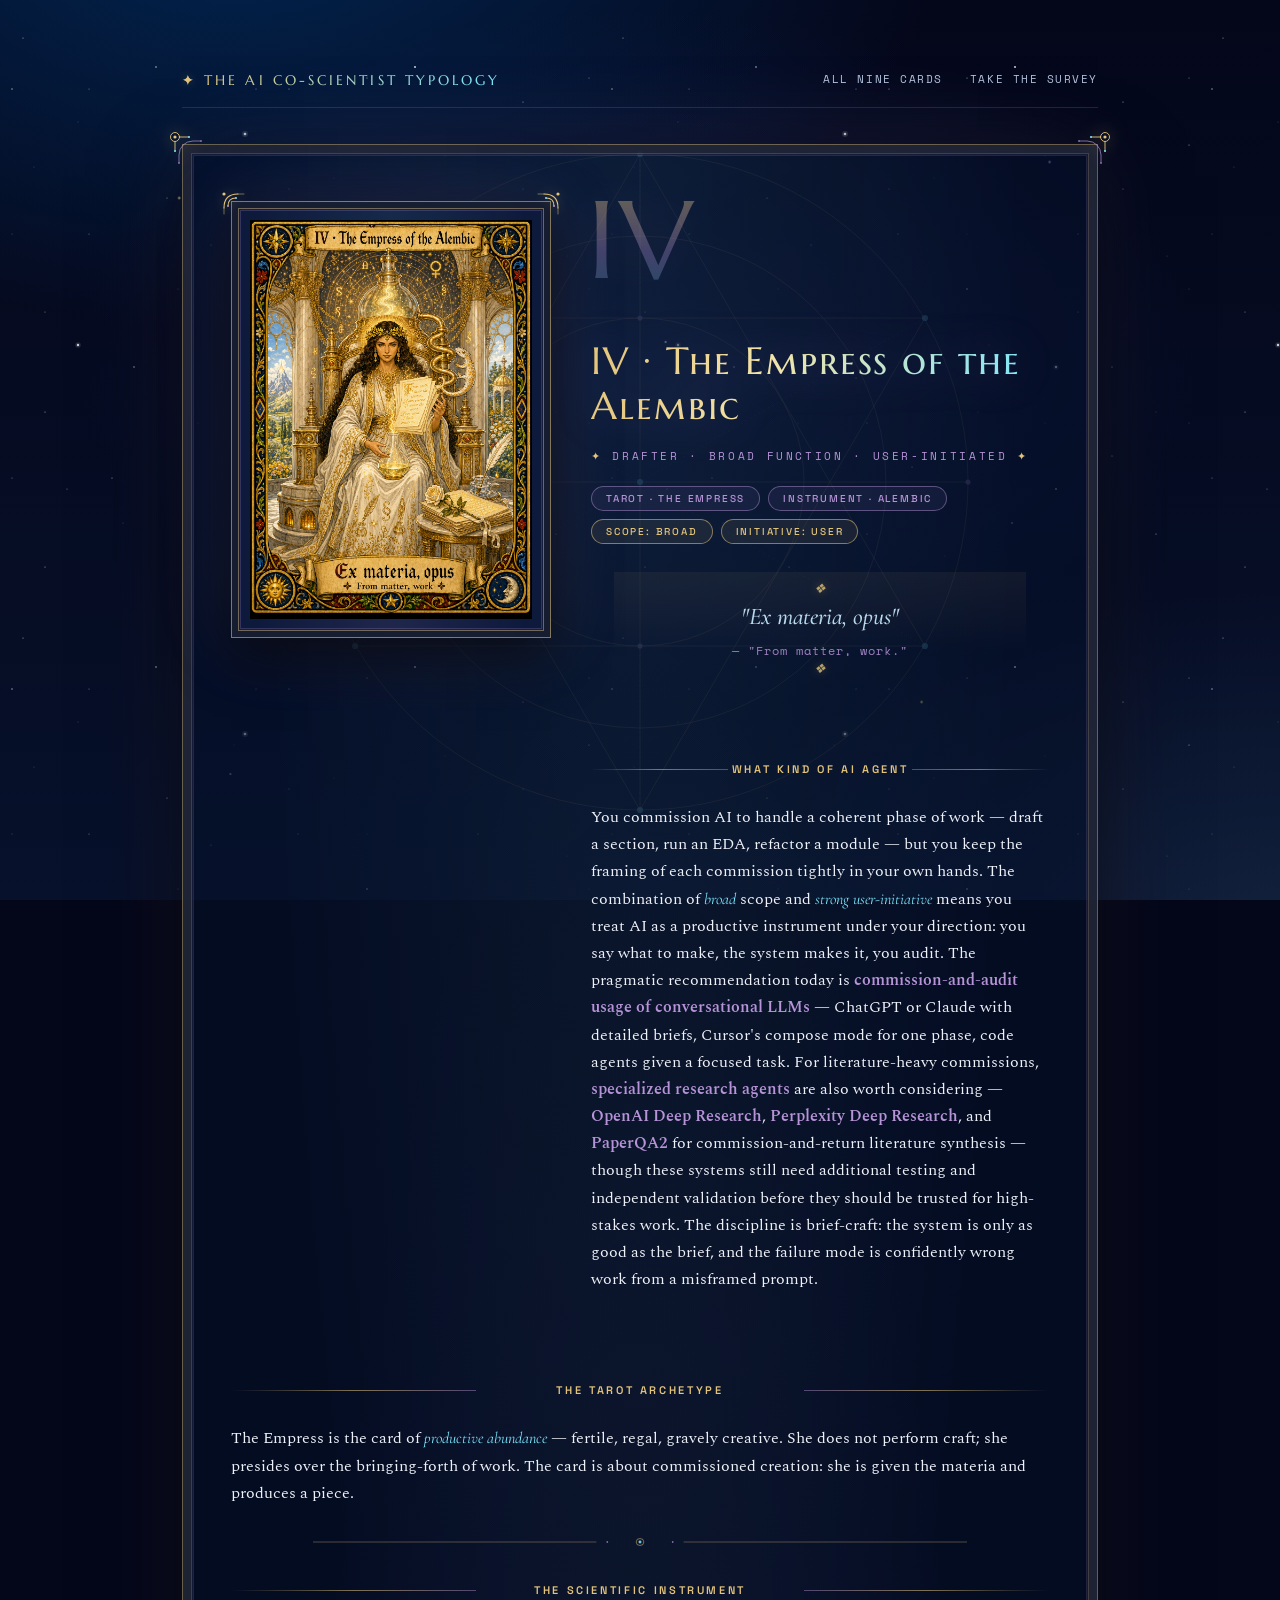
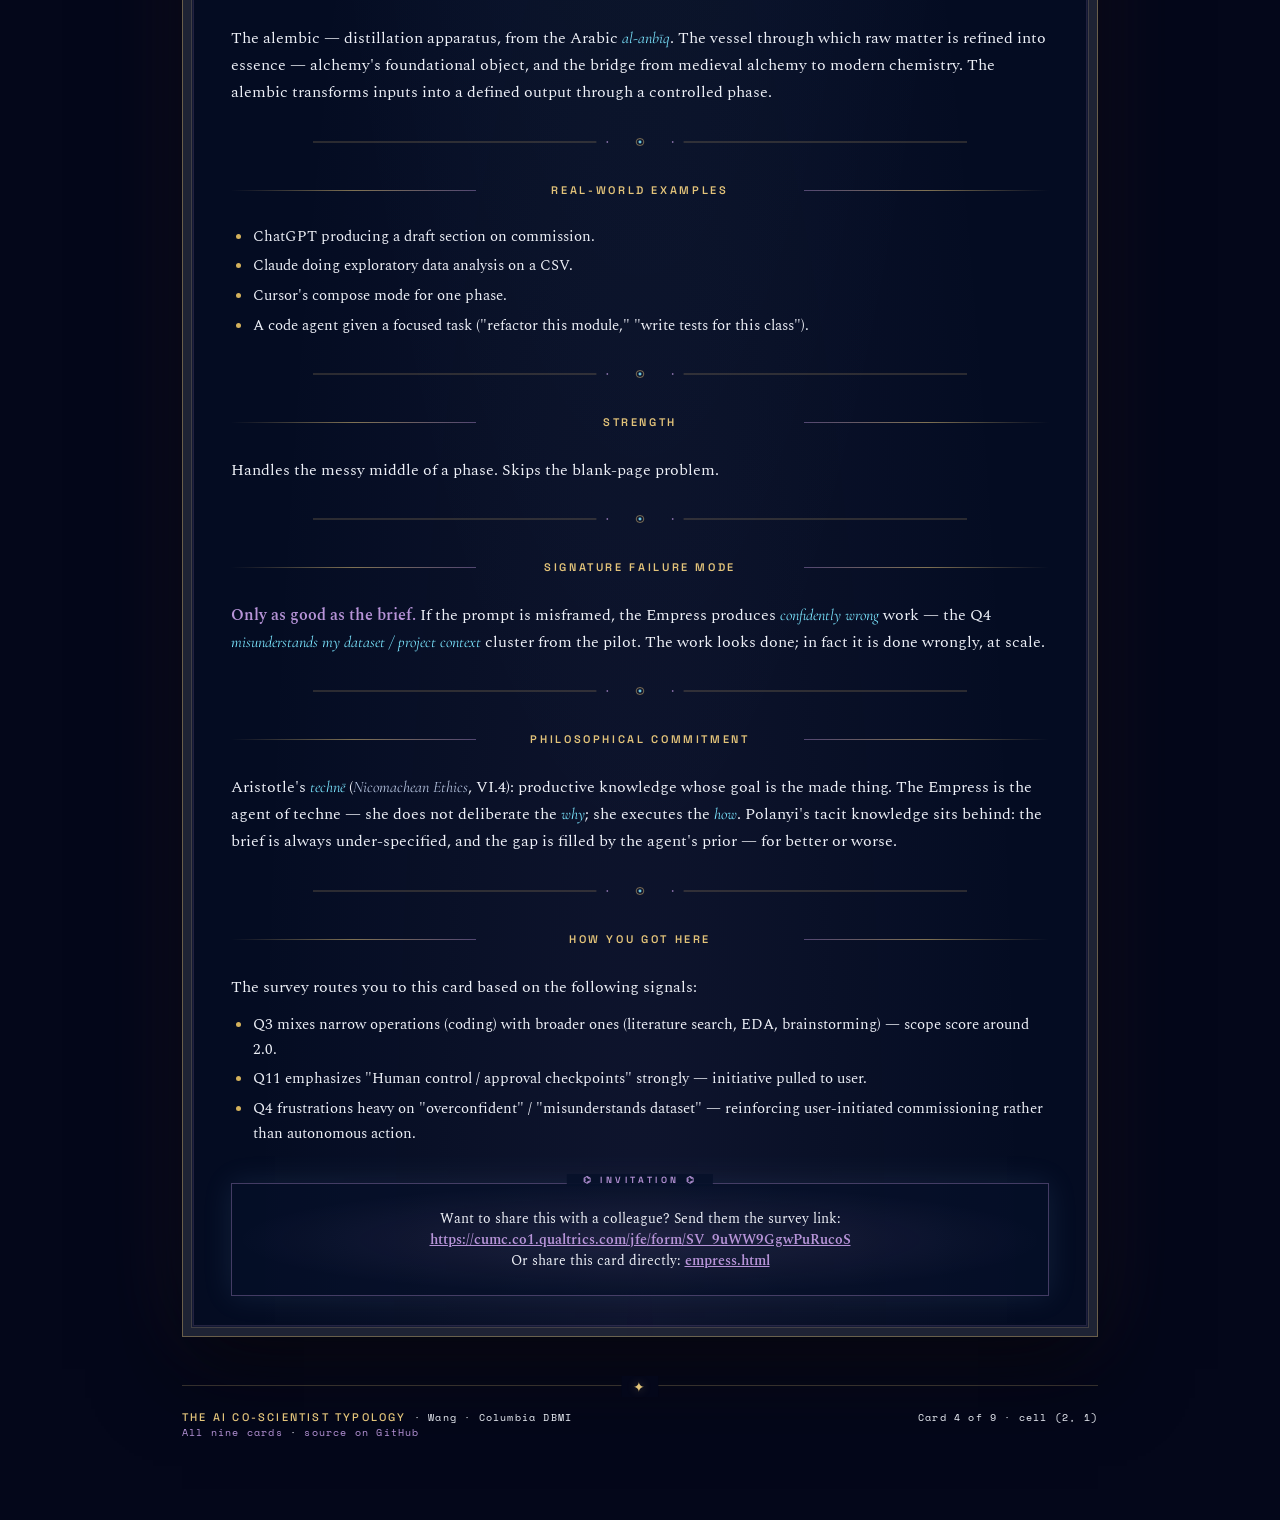
==== empress.html @ 836cd9a1 "new mystic style" ====
<!doctype html>
<html lang="en">
<head>
<meta charset="utf-8" />
<title>The Empress of the Alembic — The AI Co-Scientist Typology</title>
<meta name="description" content="You commission AI to handle a coherent phase of work — draft a section, run an EDA, refactor a module — but you keep the framing of each commission tightly in your own hands. The combination of broad " />
<meta property="og:title" content="The Empress of the Alembic — your AI co-scientist type" />
<meta property="og:description" content="You commission AI to handle a coherent phase of work — draft a section, run an EDA, refactor a module — but you keep the framing of each commission tightly in your own hands. The combination of broad " />
<meta property="og:image" content="cards/card_04_empress.png" />
<meta property="og:type" content="article" />
<link rel="stylesheet" href="styles.css" />
<link rel="stylesheet" href="styles-holographic.css" />
</head>
<body>
<div class="container">
  <nav class="topnav">
    <span class="brand">The AI Co-Scientist Typology</span>
    <span class="links">
      <a href="index.html">all nine cards</a>
      <a href="https://cumc.co1.qualtrics.com/jfe/form/SV_9uWW9GgwPuRucoS">take the survey</a>
    </span>
  </nav>

  <article>
    <div class="card-page-header">
      <div class="card-image"><img src="cards/card_04_empress.png" alt="The Empress of the Alembic" /></div>
      <div class="card-meta">
        <div class="arcanum-numeral" aria-hidden="true">IV</div>
        <h1>IV · The Empress of the Alembic</h1>
        <div class="role">Drafter · broad function · user-initiated</div>
        <div class="badge-row">
          <span class="badge">Tarot · The Empress</span>
          <span class="badge">Instrument · Alembic</span>
          <span class="badge gold">Scope: broad</span>
          <span class="badge gold">Initiative: user</span>
          
        </div>
        <div class="motto">"Ex materia, opus" <span class="gloss">— "From matter, work."</span></div>
        <div class="section">
          <h3>What kind of AI agent</h3>
          <p>You commission AI to handle a coherent phase of work — draft a section, run an EDA, refactor a module — but you keep the framing of each commission tightly in your own hands. The combination of <em>broad</em> scope and <em>strong user-initiative</em> means you treat AI as a productive instrument under your direction: you say what to make, the system makes it, you audit. The pragmatic recommendation today is <strong>commission-and-audit usage of conversational LLMs</strong> — ChatGPT or Claude with detailed briefs, Cursor's compose mode for one phase, code agents given a focused task. For literature-heavy commissions, <strong>specialized research agents</strong> are also worth considering — <strong>OpenAI Deep Research</strong>, <strong>Perplexity Deep Research</strong>, and <strong>PaperQA2</strong> for commission-and-return literature synthesis — though these systems still need additional testing and independent validation before they should be trusted for high-stakes work. The discipline is brief-craft: the system is only as good as the brief, and the failure mode is confidently wrong work from a misframed prompt.</p>
        </div>
      </div>
    </div>

    <div class="section">
      <h3>The Tarot archetype</h3>
      <p>The Empress is the card of <em>productive abundance</em> — fertile, regal, gravely creative. She does not perform craft; she presides over the bringing-forth of work. The card is about commissioned creation: she is given the materia and produces a piece.</p>
    </div>

    <div class="section">
      <h3>The scientific instrument</h3>
      <p>The alembic — distillation apparatus, from the Arabic <em>al-anbīq</em>. The vessel through which raw matter is refined into essence — alchemy's foundational object, and the bridge from medieval alchemy to modern chemistry. The alembic transforms inputs into a defined output through a controlled phase.</p>
    </div>

    <div class="section">
      <h3>Real-world examples</h3>
      <ul><li>ChatGPT producing a draft section on commission.</li><li>Claude doing exploratory data analysis on a CSV.</li><li>Cursor's compose mode for one phase.</li><li>A code agent given a focused task ("refactor this module," "write tests for this class").</li></ul>
    </div>

    <div class="section">
      <h3>Strength</h3>
      <p>Handles the messy middle of a phase. Skips the blank-page problem.</p>
    </div>

    <div class="section">
      <h3>Signature failure mode</h3>
      <p><strong>Only as good as the brief.</strong> If the prompt is misframed, the Empress produces <em>confidently wrong</em> work — the Q4 <em>misunderstands my dataset / project context</em> cluster from the pilot. The work looks done; in fact it is done wrongly, at scale.</p>
    </div>

    <div class="section">
      <h3>Philosophical commitment</h3>
      <p>Aristotle's <em>technē</em> (<cite>Nicomachean Ethics</cite>, VI.4): productive knowledge whose goal is the made thing. The Empress is the agent of techne — she does not deliberate the <em>why</em>; she executes the <em>how</em>. Polanyi's tacit knowledge sits behind: the brief is always under-specified, and the gap is filled by the agent's prior — for better or worse.</p>
    </div>

    <div class="section">
      <h3>How you got here</h3>
      <p>The survey routes you to this card based on the following signals:</p>
      <ul><li>Q3 mixes narrow operations (coding) with broader ones (literature search, EDA, brainstorming) — scope score around 2.0.</li><li>Q11 emphasizes "Human control / approval checkpoints" strongly — initiative pulled to user.</li><li>Q4 frustrations heavy on "overconfident" / "misunderstands dataset" — reinforcing user-initiated commissioning rather than autonomous action.</li></ul>
    </div>

    <div class="cta">
      Want to share this with a colleague? Send them the survey link:
      <a href="https://cumc.co1.qualtrics.com/jfe/form/SV_9uWW9GgwPuRucoS">https://cumc.co1.qualtrics.com/jfe/form/SV_9uWW9GgwPuRucoS</a><br/>
      Or share this card directly: <a href="empress.html">empress.html</a>
    </div>
  </article>

  <footer class="page-footer">
    <div class="col-row">
      <div>
        <strong>The AI Co-Scientist Typology</strong> · Wang · Columbia DBMI<br/>
        <a href="index.html">All nine cards</a> · <a href="https://github.com/WillKeWang/emblema">source on GitHub</a>
      </div>
      <div style="text-align: right;">
        Card 4 of 9 · cell (2, 1)
      </div>
    </div>
  </footer>
</div>
</body>
</html>
---- styles.css ----
@import url('https://fonts.googleapis.com/css2?family=Cinzel:wght@400;500;600&family=Cormorant+Garamond:ital,wght@0,400;0,500;0,600;1,400;1,500;1,600&family=Crimson+Pro:ital,wght@0,400;0,500;1,400&display=swap');

:root {
  --bg-deep: #04071a;
  --bg: #07112b;
  --bg-card: #0e1a3c;
  --bg-elev: #142253;
  --columbia-blue: #75B0DD;     /* Columbia accent */
  --columbia-light: #B9D9EB;    /* Columbia light */
  --columbia-royal: #003E7E;    /* Columbia royal */
  --rule: rgba(117, 176, 221, 0.18);
  --rule-strong: rgba(117, 176, 221, 0.38);
  --text: #eef1f8;
  --text-soft: #b4c2dd;
  --text-fine: #7184a8;
  --gold: #d4b25c;
  --gold-soft: #8a6f2c;
  --vermillion: #e4654d;
}

* { box-sizing: border-box; }

html, body {
  margin: 0; padding: 0;
  color: var(--text);
  font-family: 'Crimson Pro', Georgia, 'Times New Roman', serif;
  -webkit-font-smoothing: antialiased;
  background: var(--bg-deep);
  min-height: 100vh;
}

body {
  position: relative;
  background:
    radial-gradient(ellipse 1200px 700px at 18% -10%, rgba(0, 62, 126, 0.55), transparent 60%),
    radial-gradient(ellipse 1000px 600px at 100% 105%, rgba(117, 176, 221, 0.10), transparent 60%),
    radial-gradient(ellipse 800px 500px at 50% 40%, rgba(20, 34, 83, 0.55), transparent 70%),
    linear-gradient(180deg, var(--bg-deep) 0%, var(--bg) 100%);
  background-attachment: fixed;
}

/* starfield — tiled SVG, dense small stars + a few brighter ones with glow */
body::before {
  content: '';
  position: fixed;
  inset: 0;
  z-index: 0;
  pointer-events: none;
  opacity: 0.85;
  background-image: url("data:image/svg+xml;utf8,<svg xmlns='http://www.w3.org/2000/svg' width='600' height='600' viewBox='0 0 600 600'><g fill='white'><circle cx='23' cy='38' r='0.6' opacity='0.7'/><circle cx='78' cy='122' r='0.4' opacity='0.5'/><circle cx='156' cy='67' r='0.8' opacity='0.85'/><circle cx='211' cy='245' r='0.5' opacity='0.65'/><circle cx='289' cy='89' r='0.6' opacity='0.7'/><circle cx='334' cy='178' r='0.4' opacity='0.5'/><circle cx='415' cy='67' r='1' opacity='0.95'/><circle cx='478' cy='234' r='0.5' opacity='0.6'/><circle cx='523' cy='102' r='0.6' opacity='0.7'/><circle cx='567' cy='256' r='0.4' opacity='0.5'/><circle cx='45' cy='312' r='0.5' opacity='0.65'/><circle cx='134' cy='367' r='0.7' opacity='0.8'/><circle cx='198' cy='423' r='0.4' opacity='0.55'/><circle cx='256' cy='378' r='0.5' opacity='0.65'/><circle cx='312' cy='467' r='0.6' opacity='0.7'/><circle cx='378' cy='412' r='0.4' opacity='0.5'/><circle cx='456' cy='489' r='0.8' opacity='0.85'/><circle cx='512' cy='367' r='0.5' opacity='0.65'/><circle cx='67' cy='489' r='0.5' opacity='0.6'/><circle cx='123' cy='523' r='0.4' opacity='0.5'/><circle cx='189' cy='567' r='0.6' opacity='0.7'/><circle cx='267' cy='534' r='0.5' opacity='0.65'/><circle cx='345' cy='556' r='0.4' opacity='0.5'/><circle cx='412' cy='523' r='0.7' opacity='0.8'/><circle cx='489' cy='567' r='0.5' opacity='0.65'/><circle cx='556' cy='534' r='0.6' opacity='0.7'/><circle cx='34' cy='167' r='0.4' opacity='0.5'/><circle cx='89' cy='234' r='0.5' opacity='0.6'/><circle cx='167' cy='198' r='0.6' opacity='0.7'/><circle cx='234' cy='145' r='0.4' opacity='0.5'/><circle cx='298' cy='234' r='0.5' opacity='0.65'/><circle cx='367' cy='289' r='0.7' opacity='0.8'/><circle cx='445' cy='156' r='0.4' opacity='0.5'/><circle cx='523' cy='189' r='0.5' opacity='0.6'/><circle cx='589' cy='145' r='0.6' opacity='0.7'/><circle cx='12' cy='234' r='0.4' opacity='0.55'/><circle cx='12' cy='478' r='0.5' opacity='0.6'/><circle cx='589' cy='423' r='0.4' opacity='0.5'/><circle cx='589' cy='78' r='0.5' opacity='0.65'/><circle cx='12' cy='89' r='0.7' opacity='0.8'/><circle cx='112' cy='478' r='0.6' opacity='0.7'/><circle cx='256' cy='89' r='0.5' opacity='0.65'/><circle cx='389' cy='345' r='0.4' opacity='0.55'/><circle cx='478' cy='312' r='0.5' opacity='0.6'/><circle cx='556' cy='412' r='0.4' opacity='0.5'/><circle cx='45' cy='412' r='0.6' opacity='0.7'/><circle cx='89' cy='89' r='0.5' opacity='0.6'/><circle cx='178' cy='289' r='0.4' opacity='0.55'/><circle cx='289' cy='189' r='0.5' opacity='0.6'/><circle cx='367' cy='78' r='0.6' opacity='0.7'/><circle cx='445' cy='423' r='0.4' opacity='0.5'/><circle cx='512' cy='456' r='0.5' opacity='0.65'/><circle cx='589' cy='289' r='0.4' opacity='0.5'/><circle cx='45' cy='567' r='0.6' opacity='0.7'/><circle cx='267' cy='423' r='0.5' opacity='0.65'/><circle cx='367' cy='234' r='0.4' opacity='0.5'/></g><g fill='white'><circle cx='245' cy='134' r='1.3' opacity='0.95'/><circle cx='245' cy='134' r='3' opacity='0.15'/><circle cx='456' cy='367' r='1.1' opacity='0.92'/><circle cx='456' cy='367' r='2.6' opacity='0.13'/><circle cx='78' cy='345' r='1.2' opacity='0.94'/><circle cx='78' cy='345' r='2.8' opacity='0.14'/></g></svg>");
  background-repeat: repeat;
  background-size: 600px 600px;
}

.container {
  position: relative;
  z-index: 1;
  max-width: 980px;
  margin: 0 auto;
  padding: 48px 32px 80px;
}

a {
  color: var(--columbia-blue);
  transition: color 0.15s;
}
a:hover { color: var(--columbia-light); }

.topnav {
  display: flex; justify-content: space-between; align-items: center;
  border-bottom: 1px solid var(--rule);
  padding-bottom: 18px; margin-bottom: 36px;
  font-size: 12px;
  color: var(--text-soft);
}
.topnav .brand {
  font-family: 'Cinzel', serif;
  font-style: normal;
  letter-spacing: 0.18em;
  font-weight: 500;
  font-size: 13px;
  color: var(--columbia-light);
  text-transform: uppercase;
}
.topnav .links a {
  margin-left: 24px;
  text-decoration: none;
  color: var(--text-soft);
  letter-spacing: 0.10em;
  font-family: 'Cinzel', serif;
  font-size: 11px;
  text-transform: uppercase;
}
.topnav .links a:hover { color: var(--columbia-light); }

h1, h2, h3 { font-weight: 400; }
h1 {
  font-family: 'Cinzel', serif;
  font-size: 40px;
  font-weight: 500;
  letter-spacing: 0.04em;
  margin: 0 0 14px 0;
  line-height: 1.18;
  color: var(--columbia-light);
  text-shadow: 0 0 40px rgba(117, 176, 221, 0.28);
}
h2 {
  font-family: 'Cormorant Garamond', Georgia, serif;
  font-size: 26px;
  font-style: italic;
  font-weight: 500;
  margin: 0 0 10px 0;
  color: var(--columbia-light);
}
h3 {
  font-family: 'Cinzel', serif;
  font-size: 12px;
  letter-spacing: 0.22em;
  text-transform: uppercase;
  color: var(--gold);
  margin: 0 0 12px 0;
  font-weight: 500;
}

p {
  line-height: 1.7;
  font-size: 16px;
  margin: 0 0 12px 0;
  color: var(--text);
}
ul { margin: 0 0 14px 0; padding-left: 22px; }
li { line-height: 1.65; font-size: 15px; margin-bottom: 5px; color: var(--text); }
li::marker { color: var(--gold); }
cite { color: var(--text-soft); font-style: italic; }
em { color: var(--columbia-light); font-style: italic; }
strong { color: var(--columbia-light); font-weight: 600; }

.index-intro {
  color: var(--text-soft);
  font-size: 16px;
  font-style: italic;
  margin: 0 0 28px 0;
  font-family: 'Cormorant Garamond', serif;
  letter-spacing: 0.02em;
}

/* the 9-card grid */
.grid-table { border-collapse: separate; border-spacing: 0; width: 100%; }
.grid-table td { padding: 0; }
.grid-table .col-head {
  text-align: center;
  font-family: 'Cinzel', serif;
  font-size: 10px;
  letter-spacing: 0.24em;
  text-transform: uppercase;
  color: var(--gold);
  padding: 0 6px 12px 6px;
  font-weight: 500;
}
.grid-table .row-head {
  text-align: right;
  font-family: 'Cinzel', serif;
  font-size: 10px;
  letter-spacing: 0.24em;
  text-transform: uppercase;
  color: var(--gold);
  padding: 0 14px 0 0;
  font-weight: 500;
  width: 90px;
}

.grid-cell {
  display: block; width: 100%; aspect-ratio: 2 / 3;
  border: 1px solid var(--rule-strong);
  background: var(--bg-card);
  margin: 5px;
  position: relative;
  overflow: hidden;
  text-decoration: none;
  color: var(--text);
  transition: transform 0.25s ease, border-color 0.2s, box-shadow 0.25s;
  box-shadow: 0 2px 10px rgba(0, 0, 0, 0.45);
}
.grid-cell::after {
  content: '';
  position: absolute; inset: 0;
  background: linear-gradient(180deg, rgba(117, 176, 221, 0.04) 0%, transparent 40%, transparent 55%, rgba(4, 7, 26, 0.55) 100%);
  pointer-events: none;
}
.grid-cell:hover {
  transform: translateY(-4px);
  border-color: var(--columbia-blue);
  box-shadow:
    0 14px 36px rgba(0, 0, 0, 0.6),
    0 0 0 1px rgba(117, 176, 221, 0.4),
    0 0 28px rgba(117, 176, 221, 0.28);
}
.grid-cell img { width: 100%; height: 100%; object-fit: cover; display: block; opacity: 0.94; transition: opacity 0.2s; }
.grid-cell:hover img { opacity: 1; }
.grid-cell .label {
  position: absolute; bottom: 0; left: 0; right: 0;
  background: linear-gradient(180deg, rgba(7, 17, 43, 0) 0%, rgba(4, 7, 26, 0.92) 55%);
  color: var(--columbia-light);
  padding: 18px 10px 10px;
  font-family: 'Cormorant Garamond', serif;
  font-size: 12px;
  line-height: 1.3;
  text-align: center;
  z-index: 1;
}
.grid-cell .label .role {
  font-family: 'Cinzel', serif;
  font-size: 9px;
  letter-spacing: 0.18em;
  color: var(--gold);
  text-transform: uppercase;
  display: block;
  margin-bottom: 3px;
  font-weight: 500;
}
/* the two-axis definition table */
.matrix {
  width: 100%;
  border-collapse: collapse;
  font-size: 14px;
  margin: 16px 0 24px;
  background: rgba(7, 17, 43, 0.6);
}
.matrix th, .matrix td {
  border: 1px solid var(--rule);
  padding: 12px 14px;
  vertical-align: top;
  text-align: left;
  color: var(--text);
}
.matrix th {
  background: rgba(117, 176, 221, 0.06);
  color: var(--columbia-light);
  font-family: 'Cinzel', serif;
  font-size: 11px;
  letter-spacing: 0.18em;
  text-transform: uppercase;
  font-weight: 500;
  font-style: normal;
}

/* card detail pages */
.card-page-header {
  display: grid; grid-template-columns: 320px 1fr; gap: 40px;
  margin-bottom: 32px; align-items: start;
}
@media (max-width: 720px) {
  .card-page-header { grid-template-columns: 1fr; }
  .card-image { max-width: 320px; margin: 0 auto 24px; }
}
.card-image {
  border: 1px solid var(--rule-strong);
  background: var(--bg-card);
  padding: 10px;
  box-shadow:
    0 0 0 1px rgba(117, 176, 221, 0.10),
    0 14px 40px rgba(0, 0, 0, 0.6),
    0 0 36px rgba(117, 176, 221, 0.18);
}
.card-image img { width: 100%; display: block; }
.card-meta .role {
  font-family: 'Cinzel', serif;
  font-size: 12px;
  color: var(--gold);
  letter-spacing: 0.18em;
  text-transform: uppercase;
  margin-bottom: 18px;
}
.badge-row { display: flex; flex-wrap: wrap; gap: 8px; margin-bottom: 18px; }
.badge {
  font-family: 'Cinzel', serif;
  font-size: 10px;
  letter-spacing: 0.12em;
  text-transform: uppercase;
  padding: 4px 12px;
  border: 1px solid var(--rule-strong);
  color: var(--columbia-light);
  background: rgba(117, 176, 221, 0.06);
  font-weight: 500;
}
.badge.warn {
  background: rgba(228, 101, 77, 0.12);
  border-color: rgba(228, 101, 77, 0.55);
  color: var(--vermillion);
}
.badge.gold {
  background: rgba(212, 178, 92, 0.12);
  border-color: rgba(212, 178, 92, 0.5);
  color: var(--gold);
}

.motto {
  font-family: 'Cormorant Garamond', serif;
  font-style: italic;
  font-size: 20px;
  border-left: 2px solid var(--gold);
  padding: 8px 16px;
  margin: 16px 0;
  color: var(--columbia-light);
}
.motto .gloss {
  font-style: normal;
  color: var(--text-fine);
  font-size: 13px;
  font-family: 'Crimson Pro', serif;
}

.section { margin: 30px 0 10px 0; }

.quote {
  font-family: 'Cormorant Garamond', serif;
  font-style: italic;
  color: var(--text-soft);
  border-left: 2px solid var(--vermillion);
  padding-left: 14px;
  margin: 10px 0;
  display: block;
}

hr {
  border: none;
  border-top: 1px solid var(--rule);
  margin: 32px 0;
}

.cta {
  background: linear-gradient(135deg, rgba(0, 62, 126, 0.38), rgba(117, 176, 221, 0.06));
  border: 1px solid var(--rule-strong);
  padding: 18px 20px;
  margin-top: 32px;
  font-size: 14.5px;
  color: var(--text);
  box-shadow: 0 0 28px rgba(117, 176, 221, 0.12);
}
.cta a {
  color: var(--columbia-light);
  font-weight: 600;
}

footer.page-footer {
  margin-top: 56px;
  padding-top: 20px;
  border-top: 1px solid var(--rule);
  font-size: 12px;
  color: var(--text-fine);
  letter-spacing: 0.03em;
}
footer.page-footer .col-row {
  display: flex; justify-content: space-between; gap: 20px; flex-wrap: wrap;
}
footer.page-footer a { color: var(--text-soft); text-decoration: none; }
footer.page-footer a:hover { color: var(--columbia-light); text-decoration: underline; }
footer.page-footer strong {
  color: var(--columbia-light);
  font-family: 'Cinzel', serif;
  font-size: 11px;
  letter-spacing: 0.16em;
  text-transform: uppercase;
  font-weight: 500;
}

/* an ornamental rule for landing-page hero */
.ornament {
  display: flex; align-items: center; gap: 14px;
  margin: 4px 0 18px;
  color: var(--gold);
  font-family: 'Cinzel', serif;
  font-size: 10px;
  letter-spacing: 0.35em;
  text-transform: uppercase;
}
.ornament::before, .ornament::after {
  content: '';
  flex: 1;
  height: 1px;
  background: linear-gradient(90deg, transparent, var(--rule-strong), transparent);
}
---- styles-holographic.css ----
/* ========================================================================
   styles-holographic.css  —  holographic occult, v2
   Additive layer over styles.css. Story: "the tarot reading rendered as
   a holographic oracle — sacred geometry fused with circuit traces."

   v2 pushes the story harder:
   - sacred geometry background motif (hexagram + node circuit)
   - Roman numeral display behind the h1 (tarot card position marker)
   - full tarot-card envelope framing the article (not just the image)
   - holographic gradient extended to h1 / brand
   - fused glyph ornaments (hermetic + circuit) at corners + between sections
   - ornate section dividers between every <div class="section">
   - pulsing star nodes + hermetic corner watermarks (kept from v1)
   ======================================================================== */

@import url('https://fonts.googleapis.com/css2?family=Marcellus+SC&family=Cormorant+Garamond:ital,wght@0,400;0,500;1,400&family=Space+Grotesk:wght@400;500;600&family=Space+Mono:ital,wght@0,400;1,400&family=Spectral:ital,wght@0,300;0,400;0,500;1,300;1,400&display=swap');

:root {
  --amethyst: #b794d8;
  --amethyst-deep: #6e4ea3;
  --amethyst-glow: rgba(183, 148, 216, 0.36);
  --cyan: #7be6ff;
  --cyan-glow: rgba(123, 230, 255, 0.38);
  --gold-warm: #e3c47a;
  --gold-glow: rgba(227, 196, 122, 0.38);
  --mono: 'Space Mono', ui-monospace, 'SF Mono', Menlo, Consolas, monospace;
  --sans-tech: 'Space Grotesk', 'Inter', -apple-system, BlinkMacSystemFont, sans-serif;
  --serif-body: 'Spectral', Georgia, 'Times New Roman', serif;
  --display: 'Marcellus SC', 'Marcellus', Georgia, serif;
  --display-italic: 'Cormorant Garamond', Georgia, serif;
}

/* ---- Font swap --------------------------------------------------------- */
html, body, p, li, .section p, .section li, .index-intro,
.cta, .cta * { font-family: var(--serif-body); }
.topnav .brand,
h1, h2, .card-meta h2 {
  font-family: var(--display) !important;
  font-weight: 400;
  font-style: normal !important;
  letter-spacing: 0.05em;
}
h3, .section h3 {
  font-family: var(--sans-tech) !important;
  font-weight: 600;
  letter-spacing: 0.24em;
  text-transform: uppercase;
}
em, cite { font-family: var(--display-italic); font-style: italic; }

/* ===== BACKGROUND LAYERS ================================================ */

/* Sacred geometry — large faint hexagram + circuit nodes overlay.
   Fixed, centered, low opacity. Reads as a hermetic seal that doubles
   as a circuit board.
*/
html::after {
  content: '';
  position: fixed;
  inset: 0;
  z-index: 0;
  pointer-events: none;
  background-repeat: no-repeat;
  background-position: center 8vh;
  background-size: min(820px, 70vw) min(820px, 70vw);
  opacity: 0.42;
  background-image: url("data:image/svg+xml;utf8,<svg xmlns='http://www.w3.org/2000/svg' viewBox='0 0 800 800'><g fill='none' stroke='%23e3c47a' stroke-width='0.6' opacity='0.55'><circle cx='400' cy='400' r='320'/><circle cx='400' cy='400' r='240'/><circle cx='400' cy='400' r='160'/><polygon points='400,80 678,560 122,560' /><polygon points='400,720 122,240 678,240' /><line x1='80' y1='400' x2='720' y2='400'/><line x1='400' y1='80' x2='400' y2='720'/></g><g fill='%237be6ff' opacity='0.7'><circle cx='400' cy='80' r='3'/><circle cx='678' cy='240' r='3'/><circle cx='678' cy='560' r='3'/><circle cx='400' cy='720' r='3'/><circle cx='122' cy='560' r='3'/><circle cx='122' cy='240' r='3'/><circle cx='400' cy='400' r='3'/></g><g fill='%23b794d8' opacity='0.75'><circle cx='80' cy='400' r='2.5'/><circle cx='720' cy='400' r='2.5'/><circle cx='400' cy='240' r='2.5'/><circle cx='400' cy='560' r='2.5'/></g><g fill='none' stroke='%237be6ff' stroke-width='0.4' opacity='0.4' stroke-dasharray='2 3'><line x1='400' y1='80' x2='400' y2='240'/><line x1='678' y1='240' x2='400' y2='400'/><line x1='678' y1='560' x2='400' y2='400'/><line x1='400' y1='720' x2='400' y2='560'/><line x1='122' y1='560' x2='400' y2='400'/><line x1='122' y1='240' x2='400' y2='400'/></g></svg>");
}

/* Hermetic corner watermarks (kept from v1, tightened) */
html::before {
  content: '';
  position: fixed;
  inset: 0;
  z-index: 0;
  pointer-events: none;
  background-repeat: no-repeat;
  background-image:
    url("data:image/svg+xml;utf8,<svg xmlns='http://www.w3.org/2000/svg' width='220' height='220' viewBox='0 0 220 220'><g fill='none' stroke='%23e3c47a' stroke-width='0.6' opacity='0.30'><circle cx='110' cy='110' r='84'/><circle cx='110' cy='110' r='58'/><circle cx='110' cy='110' r='22'/></g><text x='110' y='122' text-anchor='middle' font-family='Georgia, serif' font-size='42' fill='%23e3c47a' opacity='0.40'>☉</text></svg>"),
    url("data:image/svg+xml;utf8,<svg xmlns='http://www.w3.org/2000/svg' width='220' height='220' viewBox='0 0 220 220'><g fill='none' stroke='%23b794d8' stroke-width='0.6' opacity='0.30'><circle cx='110' cy='110' r='84'/><circle cx='110' cy='110' r='58'/></g><text x='110' y='125' text-anchor='middle' font-family='Georgia, serif' font-size='40' fill='%23b794d8' opacity='0.42'>☽</text></svg>"),
    url("data:image/svg+xml;utf8,<svg xmlns='http://www.w3.org/2000/svg' width='220' height='220' viewBox='0 0 220 220'><g fill='none' stroke='%237be6ff' stroke-width='0.6' opacity='0.30'><circle cx='110' cy='110' r='84'/><polygon points='110,40 170,75 170,145 110,180 50,145 50,75'/></g><text x='110' y='125' text-anchor='middle' font-family='Georgia, serif' font-size='38' fill='%237be6ff' opacity='0.42'>⌬</text></svg>"),
    url("data:image/svg+xml;utf8,<svg xmlns='http://www.w3.org/2000/svg' width='220' height='220' viewBox='0 0 220 220'><g fill='none' stroke='%23e3c47a' stroke-width='0.6' opacity='0.30'><circle cx='110' cy='110' r='84'/></g><text x='110' y='126' text-anchor='middle' font-family='Georgia, serif' font-size='44' fill='%23e3c47a' opacity='0.42'>✦</text></svg>");
  background-position:
    -50px -50px,
    calc(100% + 50px) -50px,
    -50px calc(100% + 50px),
    calc(100% + 50px) calc(100% + 50px);
  background-size: 220px 220px;
}

/* Pulsing bright stars */
body::after {
  content: '';
  position: fixed;
  inset: 0;
  z-index: 0;
  pointer-events: none;
  background-repeat: no-repeat;
  background-image:
    radial-gradient(circle 2.5px at 14% 22%, rgba(227, 196, 122, 0.95), rgba(227, 196, 122, 0) 80%),
    radial-gradient(circle 2.5px at 82% 18%, rgba(183, 148, 216, 0.95), rgba(183, 148, 216, 0) 80%),
    radial-gradient(circle 2px   at 32% 68%, rgba(123, 230, 255, 0.95), rgba(123, 230, 255, 0) 80%),
    radial-gradient(circle 2.5px at 72% 78%, rgba(227, 196, 122, 0.95), rgba(227, 196, 122, 0) 80%),
    radial-gradient(circle 2px   at 52% 38%, rgba(255, 255, 255, 0.95), rgba(255, 255, 255, 0) 80%),
    radial-gradient(circle 2px   at 18% 86%, rgba(183, 148, 216, 0.85), rgba(183, 148, 216, 0) 80%);
  animation: pulse-stars 6s ease-in-out infinite;
}
@keyframes pulse-stars {
  0%, 100% { opacity: 0.55; }
  50%      { opacity: 1; }
}

.container { position: relative; z-index: 2; }

/* ===== TAROT-CARD ENVELOPE ============================================== */
/* The whole <article> sits inside an ornate, gold-bordered card. */
article {
  position: relative;
  margin: 12px 0 48px;
  padding: 56px 48px 40px;
  background:
    radial-gradient(ellipse at top, rgba(123, 230, 255, 0.05), transparent 60%),
    radial-gradient(ellipse at bottom, rgba(183, 148, 216, 0.06), transparent 60%),
    rgba(7, 17, 43, 0.55);
  border: 1px solid rgba(227, 196, 122, 0.45);
  box-shadow:
    inset 0 0 0 8px rgba(7, 17, 43, 0.6),
    inset 0 0 0 9px rgba(227, 196, 122, 0.22),
    inset 0 0 0 10px rgba(7, 17, 43, 0.5),
    inset 0 0 0 11px rgba(183, 148, 216, 0.16),
    0 32px 80px rgba(0, 0, 0, 0.65),
    0 0 90px rgba(183, 148, 216, 0.10);
}
/* corner sigils for the envelope — fused hermetic + circuit motif */
article::before,
article::after {
  content: '';
  position: absolute;
  pointer-events: none;
  width: 56px;
  height: 56px;
  background-repeat: no-repeat;
  background-size: contain;
  background-image: url("data:image/svg+xml;utf8,<svg xmlns='http://www.w3.org/2000/svg' viewBox='0 0 56 56' fill='none' stroke='%23e3c47a' stroke-width='0.9' stroke-linecap='round'><circle cx='10' cy='10' r='4.5' stroke='%23e3c47a' fill='rgba(7,17,43,0.6)'/><circle cx='10' cy='10' r='1.6' fill='%23e3c47a' stroke='none'/><path d='M 10 14.5 L 10 24'/><path d='M 14.5 10 L 24 10'/><circle cx='10' cy='24' r='1' fill='%237be6ff' stroke='none'/><circle cx='24' cy='10' r='1' fill='%237be6ff' stroke='none'/><path d='M 18 18 Q 22 14 28 14 L 36 14' stroke='%23b794d8' stroke-width='0.7'/><circle cx='36' cy='14' r='0.8' fill='%23b794d8' stroke='none'/><path d='M 18 18 Q 14 22 14 28 L 14 36' stroke='%23b794d8' stroke-width='0.7'/><circle cx='14' cy='36' r='0.8' fill='%23b794d8' stroke='none'/></svg>");
  filter: drop-shadow(0 0 8px var(--gold-glow));
}
article::before { top: -18px; left: -18px; }
article::after  { top: -18px; right: -18px; transform: scaleX(-1); }

/* ===== ROMAN NUMERAL DISPLAY ============================================ */
/* The .arcanum-numeral element (added to hermit.html) renders the tarot
   card position number as a huge, faint, holographic backdrop behind h1.
*/
.arcanum-numeral {
  position: absolute;
  top: -16px;
  right: 4px;
  font-family: var(--display);
  font-size: 110px;
  line-height: 1;
  letter-spacing: 0.04em;
  z-index: 0;
  background: linear-gradient(180deg, rgba(227, 196, 122, 0.55) 0%, rgba(183, 148, 216, 0.40) 60%, rgba(123, 230, 255, 0.28) 100%);
  -webkit-background-clip: text;
  background-clip: text;
  -webkit-text-fill-color: transparent;
  pointer-events: none;
  opacity: 0.80;
  filter: drop-shadow(0 0 24px rgba(183, 148, 216, 0.25));
}
.card-meta { position: relative; }
.card-meta > * { position: relative; z-index: 1; }
.arcanum-numeral { z-index: 0 !important; }

/* ===== TOPNAV =========================================================== */
.topnav { padding: 22px 0 18px !important; }
.topnav .brand {
  background: linear-gradient(90deg, var(--gold-warm) 0%, var(--cyan) 45%, var(--amethyst) 75%, var(--gold-warm) 100%);
  background-size: 220% 100%;
  -webkit-background-clip: text;
  background-clip: text;
  -webkit-text-fill-color: transparent;
  animation: holo-shift 14s ease-in-out infinite;
  text-shadow: none;
  font-size: 14px !important;
  letter-spacing: 0.22em !important;
}
.topnav .brand::before {
  content: '✦  ';
  background: none;
  -webkit-text-fill-color: var(--gold-warm);
  color: var(--gold-warm);
  text-shadow: 0 0 10px var(--gold-glow);
}
.topnav .links a {
  font-family: var(--mono);
  font-size: 11px;
  letter-spacing: 0.14em;
}
.topnav .links a:hover { color: var(--amethyst); }
@keyframes holo-shift {
  0%, 100% { background-position: 0% 50%; }
  50%      { background-position: 100% 50%; }
}

/* ===== H1: iridescent display ========================================== */
.card-meta h1 {
  font-size: 38px !important;
  background: linear-gradient(100deg,
    var(--gold-warm) 0%,
    #f4e3a8 15%,
    var(--cyan) 38%,
    var(--amethyst) 62%,
    #e0c9e8 78%,
    var(--gold-warm) 100%);
  background-size: 260% 100%;
  -webkit-background-clip: text;
  background-clip: text;
  -webkit-text-fill-color: transparent;
  animation: holo-shift 18s ease-in-out infinite;
  text-shadow: none;
  filter: drop-shadow(0 0 22px rgba(183, 148, 216, 0.25));
  margin-top: 28px !important;
}

/* ===== ROLE: hermetic banner =========================================== */
.card-meta .role {
  font-family: var(--mono) !important;
  font-size: 11px;
  letter-spacing: 0.24em;
  text-transform: uppercase;
  color: var(--amethyst);
  margin-bottom: 18px;
  padding: 4px 0;
  display: inline-block;
}
.card-meta .role::before { content: '✦  '; color: var(--gold-warm); }
.card-meta .role::after  { content: '  ✦'; color: var(--gold-warm); }

/* ===== BADGES: hermetic chips ========================================== */
.badge {
  font-family: var(--sans-tech) !important;
  font-size: 10px;
  font-weight: 500;
  letter-spacing: 0.18em;
  text-transform: uppercase;
  padding: 5px 14px;
  border-radius: 999px;
  border: 1px solid rgba(183, 148, 216, 0.45);
  color: var(--amethyst);
  background: rgba(183, 148, 216, 0.07);
}
.badge.gold {
  border-color: rgba(227, 196, 122, 0.55);
  color: var(--gold-warm);
  background: rgba(227, 196, 122, 0.08);
}
.badge.warn {
  border-color: rgba(228, 101, 77, 0.55);
  color: var(--vermillion);
  background: rgba(228, 101, 77, 0.10);
}

/* ===== CARD IMAGE: full tarot frame ==================================== */
.card-image {
  position: relative;
  padding: 18px !important;
  border: 1px solid rgba(227, 196, 122, 0.55) !important;
  background:
    radial-gradient(ellipse at top, rgba(123, 230, 255, 0.08), transparent 60%),
    radial-gradient(ellipse at bottom, rgba(183, 148, 216, 0.10), transparent 60%),
    var(--bg-card) !important;
  box-shadow:
    inset 0 0 0 6px rgba(7, 17, 43, 0.85),
    inset 0 0 0 7px rgba(227, 196, 122, 0.45),
    inset 0 0 0 8px rgba(7, 17, 43, 0.65),
    inset 0 0 0 9px rgba(183, 148, 216, 0.22),
    0 18px 50px rgba(0, 0, 0, 0.7),
    0 0 70px rgba(183, 148, 216, 0.18) !important;
}
.card-image::before,
.card-image::after {
  content: '';
  position: absolute;
  pointer-events: none;
  width: 40px;
  height: 40px;
  background-repeat: no-repeat;
  background-size: contain;
  background-image: url("data:image/svg+xml;utf8,<svg xmlns='http://www.w3.org/2000/svg' viewBox='0 0 40 40' fill='none' stroke='%23e3c47a' stroke-width='1.1' stroke-linecap='round'><path d='M 4 18 Q 4 4 18 4'/><path d='M 8 16 Q 8 8 16 8'/><circle cx='4' cy='4' r='1.6' fill='%23e3c47a' stroke='none'/><circle cx='16' cy='8' r='0.9' fill='%237be6ff' stroke='none'/><circle cx='8' cy='16' r='0.9' fill='%23b794d8' stroke='none'/><path d='M 18 4 L 24 4 M 4 18 L 4 24' stroke='%23e3c47a' stroke-width='0.7' opacity='0.7'/></svg>");
  filter: drop-shadow(0 0 6px var(--gold-glow));
}
.card-image::before { top: -12px; left: -12px; }
.card-image::after  { top: -12px; right: -12px; transform: scaleX(-1); }

/* ===== MOTTO: oracle cartouche ========================================= */
.motto {
  font-family: var(--display-italic);
  font-style: italic;
  font-weight: 500;
  font-size: 24px;
  line-height: 1.4;
  border-left: none !important;
  text-align: center;
  padding: 28px 32px 26px !important;
  margin: 28px auto !important;
  position: relative;
  max-width: 90%;
  background: linear-gradient(180deg, rgba(227, 196, 122, 0.06), transparent 70%);
  color: var(--columbia-light);
}
.motto::before,
.motto::after {
  content: '❖';
  position: absolute;
  color: var(--gold-warm);
  font-size: 13px;
  opacity: 0.8;
  text-shadow: 0 0 10px var(--gold-glow);
}
.motto::before { top: 8px;    left: 50%; transform: translateX(-50%); }
.motto::after  { bottom: 8px; left: 50%; transform: translateX(-50%); }
.motto .gloss {
  font-family: var(--mono);
  font-style: normal;
  font-size: 12px;
  letter-spacing: 0.08em;
  color: var(--amethyst);
  display: block;
  margin-top: 10px;
  opacity: 0.85;
}

/* ===== SECTION DIVIDERS + H3 =========================================== */
.section { position: relative; padding-top: 18px; }
.section + .section::before {
  /* an ornate gold rule between consecutive sections */
  content: '';
  position: absolute;
  top: -2px;
  left: 10%;
  right: 10%;
  height: 14px;
  background-image: url("data:image/svg+xml;utf8,<svg xmlns='http://www.w3.org/2000/svg' viewBox='0 0 600 14' fill='none' preserveAspectRatio='none'><line x1='0' y1='7' x2='260' y2='7' stroke='%23e3c47a' stroke-width='0.6' opacity='0.55'/><line x1='340' y1='7' x2='600' y2='7' stroke='%23e3c47a' stroke-width='0.6' opacity='0.55'/><circle cx='300' cy='7' r='3.5' fill='none' stroke='%23e3c47a' stroke-width='0.7' opacity='0.7'/><circle cx='300' cy='7' r='1.4' fill='%237be6ff' opacity='0.85'/><circle cx='270' cy='7' r='0.8' fill='%23b794d8'/><circle cx='330' cy='7' r='0.8' fill='%23b794d8'/></svg>");
  background-repeat: no-repeat;
  background-size: 100% 14px;
  pointer-events: none;
}
.section h3 {
  font-size: 11px !important;
  color: var(--gold-warm) !important;
  position: relative;
  text-align: center;
  padding: 12px 0;
  margin: 16px 0 16px !important;
}
.section h3::before,
.section h3::after {
  content: '';
  position: absolute;
  top: 50%;
  width: 30%;
  height: 1px;
  background: linear-gradient(90deg, transparent, rgba(227, 196, 122, 0.55), rgba(183, 148, 216, 0.42));
}
.section h3::before { left: 0; }
.section h3::after  {
  right: 0;
  background: linear-gradient(90deg, rgba(183, 148, 216, 0.42), rgba(227, 196, 122, 0.55), transparent);
}

/* ===== STRONG / EM / LINKS ============================================= */
strong { color: var(--amethyst); font-weight: 600; }
em     { color: var(--cyan); font-style: italic; }
.container a, .cta a { color: var(--amethyst); }
.container a:hover,
.cta a:hover { color: var(--cyan); text-shadow: 0 0 12px var(--cyan-glow); }

/* ===== CTA ============================================================= */
.cta {
  background:
    radial-gradient(ellipse at center, rgba(183, 148, 216, 0.12), transparent 70%),
    rgba(7, 17, 43, 0.55) !important;
  border: 1px solid rgba(183, 148, 216, 0.35) !important;
  padding: 24px 28px !important;
  text-align: center;
  font-size: 14px;
  position: relative;
  margin-top: 36px !important;
}
.cta::before {
  content: '⌬   INVITATION   ⌬';
  position: absolute;
  top: -10px;
  left: 50%;
  transform: translateX(-50%);
  background: rgba(7, 17, 43, 0.95);
  padding: 0 16px;
  font-family: var(--sans-tech);
  font-size: 9px;
  letter-spacing: 0.40em;
  font-weight: 600;
  color: var(--amethyst);
  text-transform: uppercase;
}

/* ===== FOOTER ========================================================== */
footer.page-footer {
  font-family: var(--mono);
  font-size: 10px;
  letter-spacing: 0.12em;
  color: var(--ink-fine);
  border-top: 1px solid rgba(227, 196, 122, 0.22);
  padding-top: 24px !important;
  margin-top: 48px !important;
  position: relative;
}
footer.page-footer::before {
  content: '✦';
  position: absolute;
  top: -10px;
  left: 50%;
  transform: translateX(-50%);
  background: var(--bg-deep);
  padding: 0 12px;
  color: var(--gold-warm);
  font-size: 14px;
  text-shadow: 0 0 10px var(--gold-glow);
}
footer.page-footer strong {
  color: var(--gold-warm);
  font-family: var(--sans-tech);
  letter-spacing: 0.20em;
}
footer.page-footer a { color: var(--amethyst); }

/* ========================================================================
   INDEX PAGE
   The index has no <article>; the 9-card grid is the centerpiece. Apply
   the envelope styling to <article> when present (we'll wrap the index
   content in one), give the grid generous breathing room, frame each
   grid-cell as a mini tarot card.
   ======================================================================== */

/* Top-level h1 (index hero) — iridescent gradient like the card h1 */
.container > h1,
article > h1 {
  background: linear-gradient(100deg,
    var(--gold-warm) 0%,
    #f4e3a8 15%,
    var(--cyan) 38%,
    var(--amethyst) 62%,
    #e0c9e8 78%,
    var(--gold-warm) 100%);
  background-size: 260% 100%;
  -webkit-background-clip: text;
  background-clip: text;
  -webkit-text-fill-color: transparent;
  animation: holo-shift 18s ease-in-out infinite;
  text-shadow: none;
  filter: drop-shadow(0 0 22px rgba(183, 148, 216, 0.22));
}

/* The "A typology in nine" ornament line — gold flourish */
.ornament {
  color: var(--gold-warm);
  font-family: var(--sans-tech);
  letter-spacing: 0.40em;
  font-size: 11px;
}
.ornament::before,
.ornament::after {
  background: linear-gradient(90deg, transparent, rgba(227, 196, 122, 0.55), rgba(183, 148, 216, 0.4), transparent);
}

/* Index intro paragraph — Cormorant italic, larger */
.index-intro {
  font-family: var(--display-italic) !important;
  font-style: italic !important;
  font-size: 18px !important;
  color: var(--columbia-light) !important;
  letter-spacing: 0.01em;
}

/* ----- the 9-card grid: breathing room + mini tarot framing ----- */
.grid-table {
  border-spacing: 22px 24px !important;
  border-collapse: separate !important;
  margin: 36px -22px !important;
}
.grid-table .col-head,
.grid-table .row-head {
  font-family: var(--sans-tech) !important;
  font-size: 10px !important;
  letter-spacing: 0.24em !important;
  color: var(--gold-warm) !important;
  font-weight: 600 !important;
  padding-bottom: 6px !important;
}
.grid-table .row-head {
  padding: 0 18px 0 0 !important;
  text-align: right;
}

/* each grid-cell becomes a mini tarot card */
.grid-cell {
  margin: 0 !important;
  border: 1px solid rgba(227, 196, 122, 0.45) !important;
  background:
    radial-gradient(ellipse at top, rgba(123, 230, 255, 0.05), transparent 60%),
    var(--bg-card) !important;
  box-shadow:
    inset 0 0 0 3px rgba(7, 17, 43, 0.7),
    inset 0 0 0 4px rgba(183, 148, 216, 0.20),
    0 8px 24px rgba(0, 0, 0, 0.6),
    0 0 36px rgba(183, 148, 216, 0.10) !important;
  transition: transform 0.25s ease, box-shadow 0.3s ease, border-color 0.25s !important;
  padding: 4px !important;
}
.grid-cell:hover {
  transform: translateY(-6px) !important;
  border-color: var(--gold-warm) !important;
  box-shadow:
    inset 0 0 0 3px rgba(7, 17, 43, 0.7),
    inset 0 0 0 4px rgba(227, 196, 122, 0.35),
    0 18px 44px rgba(0, 0, 0, 0.7),
    0 0 60px rgba(183, 148, 216, 0.30),
    0 0 90px rgba(123, 230, 255, 0.15) !important;
}
.grid-cell::after {
  background: linear-gradient(180deg, rgba(227, 196, 122, 0.06) 0%, transparent 30%, transparent 60%, rgba(4, 7, 26, 0.7) 100%) !important;
}
/* tiny corner ornament on each grid cell */
.grid-cell::before {
  content: '';
  position: absolute;
  top: -8px;
  left: -8px;
  width: 22px;
  height: 22px;
  background-repeat: no-repeat;
  background-size: contain;
  background-image: url("data:image/svg+xml;utf8,<svg xmlns='http://www.w3.org/2000/svg' viewBox='0 0 22 22' fill='none' stroke='%23e3c47a' stroke-width='0.9' stroke-linecap='round'><circle cx='6' cy='6' r='3' stroke='%23e3c47a' fill='rgba(7,17,43,0.7)'/><circle cx='6' cy='6' r='1.1' fill='%23e3c47a' stroke='none'/><path d='M 6 9 L 6 16'/><path d='M 9 6 L 16 6'/><circle cx='6' cy='16' r='0.8' fill='%237be6ff' stroke='none'/><circle cx='16' cy='6' r='0.8' fill='%237be6ff' stroke='none'/></svg>");
  filter: drop-shadow(0 0 4px var(--gold-glow));
  z-index: 3;
  pointer-events: none;
}
.grid-cell .label {
  background: linear-gradient(180deg, rgba(7, 17, 43, 0) 0%, rgba(4, 7, 26, 0.95) 55%) !important;
  font-family: var(--display-italic) !important;
  font-size: 13px !important;
  font-style: italic;
  color: var(--columbia-light) !important;
  padding: 22px 10px 12px !important;
}
.grid-cell .label .role {
  font-family: var(--sans-tech) !important;
  font-size: 9px !important;
  letter-spacing: 0.20em !important;
  color: var(--gold-warm) !important;
  font-weight: 600 !important;
}

/* ----- matrix table: ornate hermetic ----- */
.matrix {
  background: rgba(7, 17, 43, 0.55) !important;
  border: 1px solid rgba(227, 196, 122, 0.30) !important;
}
.matrix th, .matrix td {
  border: 1px solid rgba(183, 148, 216, 0.18) !important;
  color: var(--ink) !important;
}
.matrix th {
  background: rgba(227, 196, 122, 0.08) !important;
  color: var(--gold-warm) !important;
  font-family: var(--sans-tech) !important;
  font-style: normal !important;
  letter-spacing: 0.20em !important;
}

/* the standalone h3s on the index ("The two axes, defined" etc.) — center
   them with twin rules just like .section h3 */
.container > h3,
article > h3 {
  font-family: var(--sans-tech) !important;
  font-weight: 600;
  letter-spacing: 0.24em;
  text-transform: uppercase;
  font-size: 11px !important;
  color: var(--gold-warm) !important;
  position: relative;
  text-align: center;
  padding: 12px 0;
  margin: 36px 0 16px !important;
}
.container > h3::before,
.container > h3::after,
article > h3::before,
article > h3::after {
  content: '';
  position: absolute;
  top: 50%;
  width: 30%;
  height: 1px;
}
.container > h3::before,
article > h3::before {
  left: 0;
  background: linear-gradient(90deg, transparent, rgba(227, 196, 122, 0.55), rgba(183, 148, 216, 0.42));
}
.container > h3::after,
article > h3::after {
  right: 0;
  background: linear-gradient(90deg, rgba(183, 148, 216, 0.42), rgba(227, 196, 122, 0.55), transparent);
}

/* "Honest notes" ul on the index gets a touch of breathing room */
.container > ul,
article > ul {
  background: rgba(7, 17, 43, 0.35);
  border-left: 2px solid rgba(227, 196, 122, 0.4);
  padding: 14px 14px 14px 32px !important;
  margin: 14px 0 28px !important;
}
.container > ul li::marker,
article > ul li::marker { color: var(--gold-warm); }

/* ===== REDUCED MOTION ================================================== */
@media (prefers-reduced-motion: reduce) {
  .topnav .brand,
  .card-meta h1,
  .container > h1,
  article > h1,
  body::after { animation: none !important; }
}
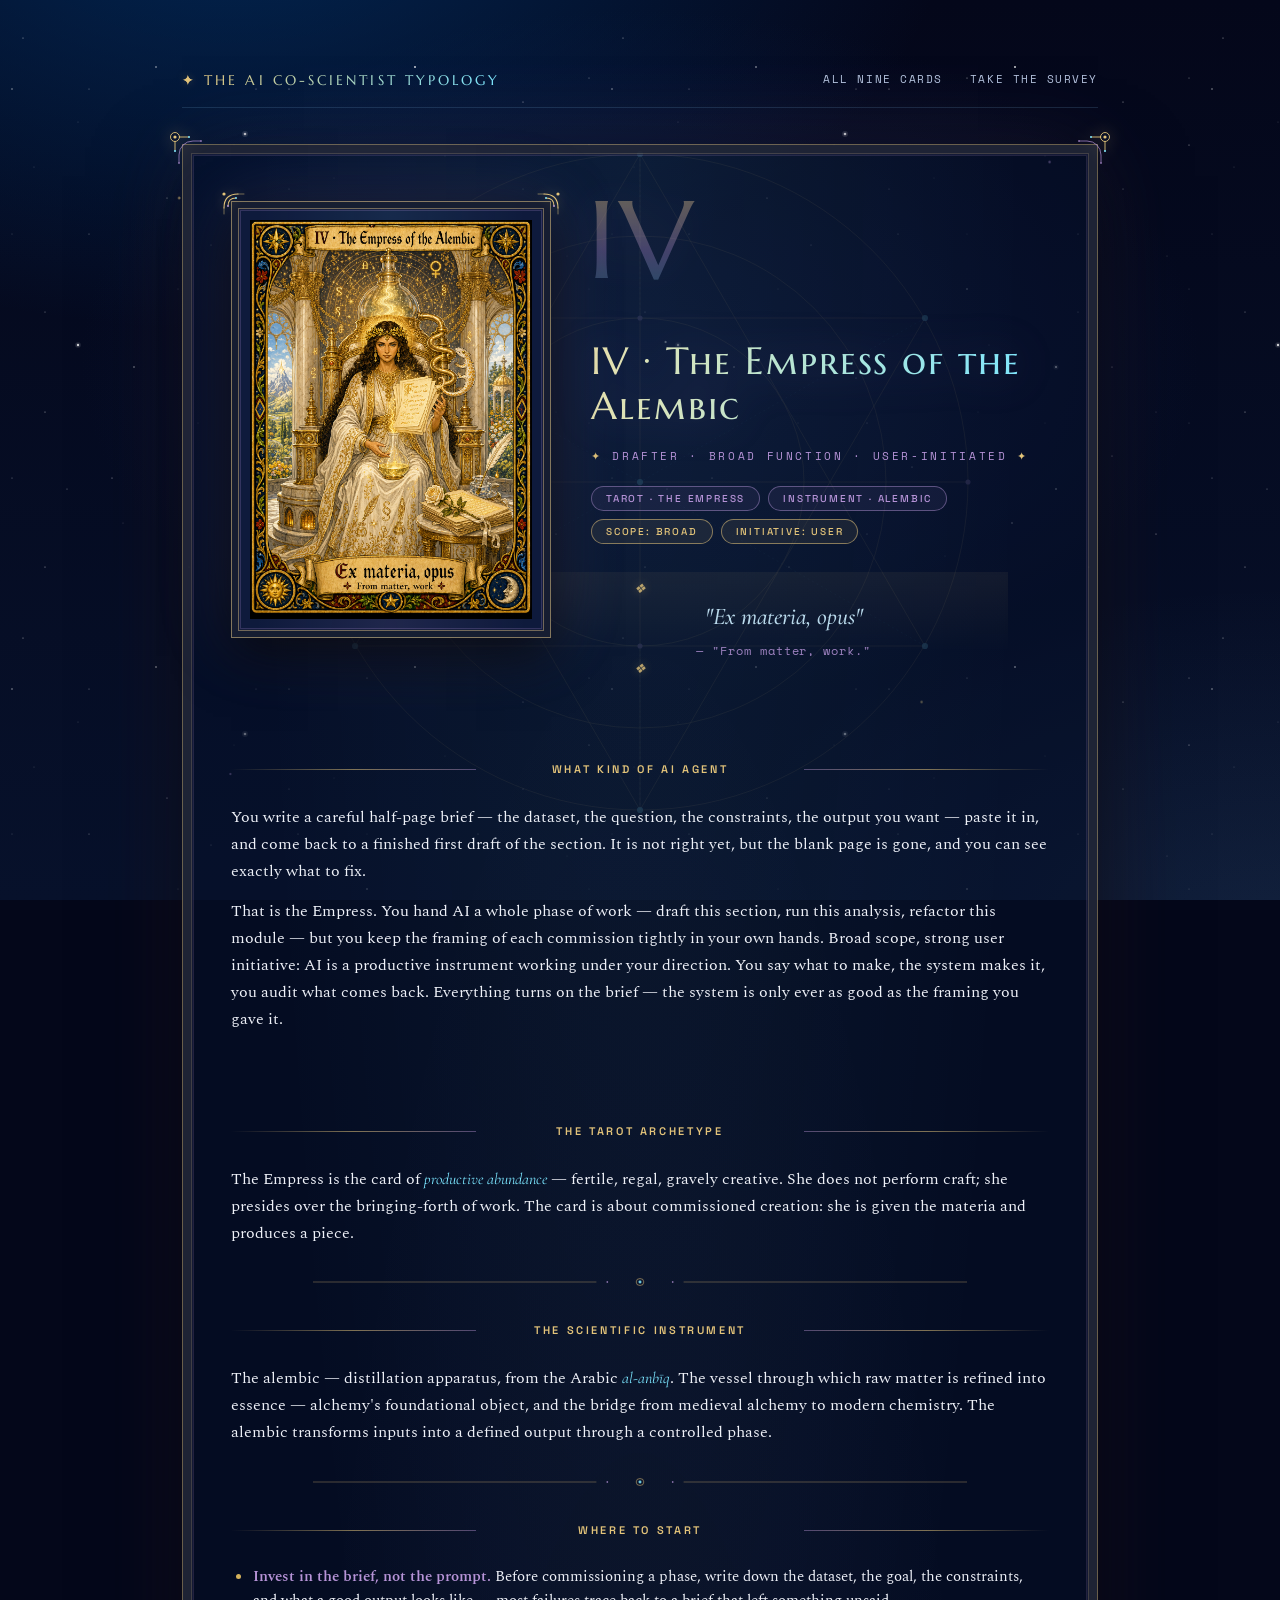
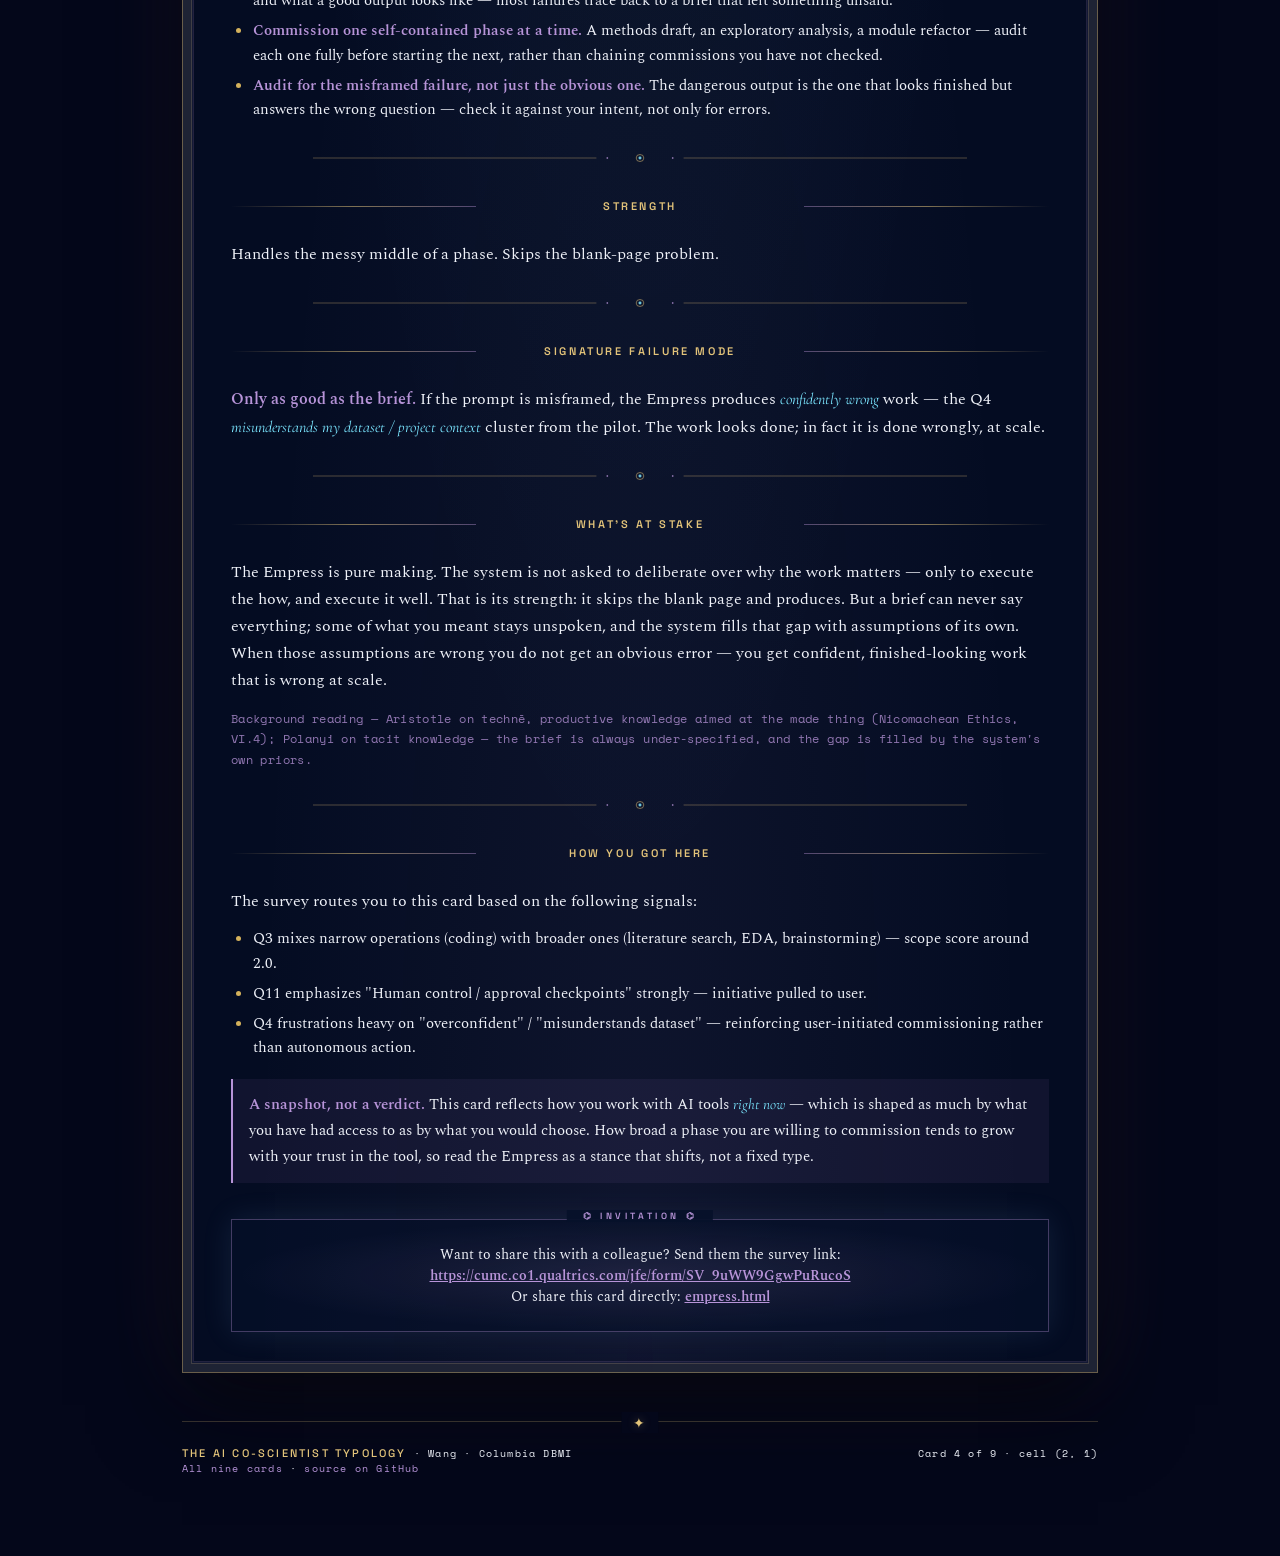
==== commit be95258e: "text update" ====
--- a/empress.html
+++ b/empress.html
@@ -3,9 +3,9 @@
 <head>
 <meta charset="utf-8" />
 <title>The Empress of the Alembic — The AI Co-Scientist Typology</title>
-<meta name="description" content="You commission AI to handle a coherent phase of work — draft a section, run an EDA, refactor a module — but you keep the framing of each commission tightly in your own hands. The combination of broad " />
+<meta name="description" content="You paste in a careful brief and come back to a finished first draft — the blank page gone. The Empress of the Alembic commissions whole phases of work and audits what returns. Find your AI co-scientist type." />
 <meta property="og:title" content="The Empress of the Alembic — your AI co-scientist type" />
-<meta property="og:description" content="You commission AI to handle a coherent phase of work — draft a section, run an EDA, refactor a module — but you keep the framing of each commission tightly in your own hands. The combination of broad " />
+<meta property="og:description" content="You paste in a careful brief and come back to a finished first draft — the blank page gone. The Empress of the Alembic commissions whole phases of work and audits what returns. Find your AI co-scientist type." />
 <meta property="og:image" content="cards/card_04_empress.png" />
 <meta property="og:type" content="article" />
 <link rel="stylesheet" href="styles.css" />
@@ -33,12 +33,12 @@
           <span class="badge">Instrument · Alembic</span>
           <span class="badge gold">Scope: broad</span>
           <span class="badge gold">Initiative: user</span>
-          
         </div>
         <div class="motto">"Ex materia, opus" <span class="gloss">— "From matter, work."</span></div>
         <div class="section">
           <h3>What kind of AI agent</h3>
-          <p>You commission AI to handle a coherent phase of work — draft a section, run an EDA, refactor a module — but you keep the framing of each commission tightly in your own hands. The combination of <em>broad</em> scope and <em>strong user-initiative</em> means you treat AI as a productive instrument under your direction: you say what to make, the system makes it, you audit. The pragmatic recommendation today is <strong>commission-and-audit usage of conversational LLMs</strong> — ChatGPT or Claude with detailed briefs, Cursor's compose mode for one phase, code agents given a focused task. For literature-heavy commissions, <strong>specialized research agents</strong> are also worth considering — <strong>OpenAI Deep Research</strong>, <strong>Perplexity Deep Research</strong>, and <strong>PaperQA2</strong> for commission-and-return literature synthesis — though these systems still need additional testing and independent validation before they should be trusted for high-stakes work. The discipline is brief-craft: the system is only as good as the brief, and the failure mode is confidently wrong work from a misframed prompt.</p>
+          <p>You write a careful half-page brief — the dataset, the question, the constraints, the output you want — paste it in, and come back to a finished first draft of the section. It is not right yet, but the blank page is gone, and you can see exactly what to fix.</p>
+          <p>That is the Empress. You hand AI a whole phase of work — draft this section, run this analysis, refactor this module — but you keep the framing of each commission tightly in your own hands. Broad scope, strong user initiative: AI is a productive instrument working under your direction. You say what to make, the system makes it, you audit what comes back. Everything turns on the brief — the system is only ever as good as the framing you gave it.</p>
         </div>
       </div>
     </div>
@@ -54,8 +54,8 @@
     </div>
 
     <div class="section">
-      <h3>Real-world examples</h3>
-      <ul><li>ChatGPT producing a draft section on commission.</li><li>Claude doing exploratory data analysis on a CSV.</li><li>Cursor's compose mode for one phase.</li><li>A code agent given a focused task ("refactor this module," "write tests for this class").</li></ul>
+      <h3>Where to start</h3>
+      <ul><li><strong>Invest in the brief, not the prompt.</strong> Before commissioning a phase, write down the dataset, the goal, the constraints, and what a good output looks like — most failures trace back to a brief that left something unsaid.</li><li><strong>Commission one self-contained phase at a time.</strong> A methods draft, an exploratory analysis, a module refactor — audit each one fully before starting the next, rather than chaining commissions you have not checked.</li><li><strong>Audit for the misframed failure, not just the obvious one.</strong> The dangerous output is the one that looks finished but answers the wrong question — check it against your intent, not only for errors.</li></ul>
     </div>
 
     <div class="section">
@@ -69,14 +69,16 @@
     </div>
 
     <div class="section">
-      <h3>Philosophical commitment</h3>
-      <p>Aristotle's <em>technē</em> (<cite>Nicomachean Ethics</cite>, VI.4): productive knowledge whose goal is the made thing. The Empress is the agent of techne — she does not deliberate the <em>why</em>; she executes the <em>how</em>. Polanyi's tacit knowledge sits behind: the brief is always under-specified, and the gap is filled by the agent's prior — for better or worse.</p>
+      <h3>What's at stake</h3>
+      <p>The Empress is pure making. The system is not asked to deliberate over why the work matters — only to execute the how, and execute it well. That is its strength: it skips the blank page and produces. But a brief can never say everything; some of what you meant stays unspoken, and the system fills that gap with assumptions of its own. When those assumptions are wrong you do not get an obvious error — you get confident, finished-looking work that is wrong at scale.</p>
+      <p style="font-family:var(--mono);font-size:12px;line-height:1.7;letter-spacing:.03em;color:var(--amethyst);opacity:.78;margin-top:.9rem;">Background reading — Aristotle on technē, productive knowledge aimed at the made thing (Nicomachean Ethics, VI.4); Polanyi on tacit knowledge — the brief is always under-specified, and the gap is filled by the system's own priors.</p>
     </div>
 
     <div class="section">
       <h3>How you got here</h3>
       <p>The survey routes you to this card based on the following signals:</p>
       <ul><li>Q3 mixes narrow operations (coding) with broader ones (literature search, EDA, brainstorming) — scope score around 2.0.</li><li>Q11 emphasizes "Human control / approval checkpoints" strongly — initiative pulled to user.</li><li>Q4 frustrations heavy on "overconfident" / "misunderstands dataset" — reinforcing user-initiated commissioning rather than autonomous action.</li></ul>
+      <p style="margin-top:1.1rem;padding:.85rem 1rem;border-left:2px solid var(--amethyst);background:rgba(183,148,216,0.07);font-size:.95em;"><strong>A snapshot, not a verdict.</strong> This card reflects how you work with AI tools <em>right now</em> — which is shaped as much by what you have had access to as by what you would choose. How broad a phase you are willing to commission tends to grow with your trust in the tool, so read the Empress as a stance that shifts, not a fixed type.</p>
     </div>
 
     <div class="cta">
--- a/styles.css
+++ b/styles.css
@@ -246,14 +246,16 @@
 
 /* card detail pages */
 .card-page-header {
-  display: grid; grid-template-columns: 320px 1fr; gap: 40px;
-  margin-bottom: 32px; align-items: start;
+  display: flow-root;
+  margin-bottom: 32px;
 }
 @media (max-width: 720px) {
-  .card-page-header { grid-template-columns: 1fr; }
-  .card-image { max-width: 320px; margin: 0 auto 24px; }
+  .card-image { float: none; width: auto; max-width: 320px; margin: 0 auto 24px; }
 }
 .card-image {
+  float: left;
+  width: 320px;
+  margin: 0 40px 20px 0;
   border: 1px solid var(--rule-strong);
   background: var(--bg-card);
   padding: 10px;
--- a/styles-holographic.css
+++ b/styles-holographic.css
@@ -264,6 +264,7 @@
 /* ===== CARD IMAGE: full tarot frame ==================================== */
 .card-image {
   position: relative;
+  z-index: 2;
   padding: 18px !important;
   border: 1px solid rgba(227, 196, 122, 0.55) !important;
   background:
@@ -347,6 +348,7 @@
   pointer-events: none;
 }
 .section h3 {
+  display: flow-root;
   font-size: 11px !important;
   color: var(--gold-warm) !important;
   position: relative;
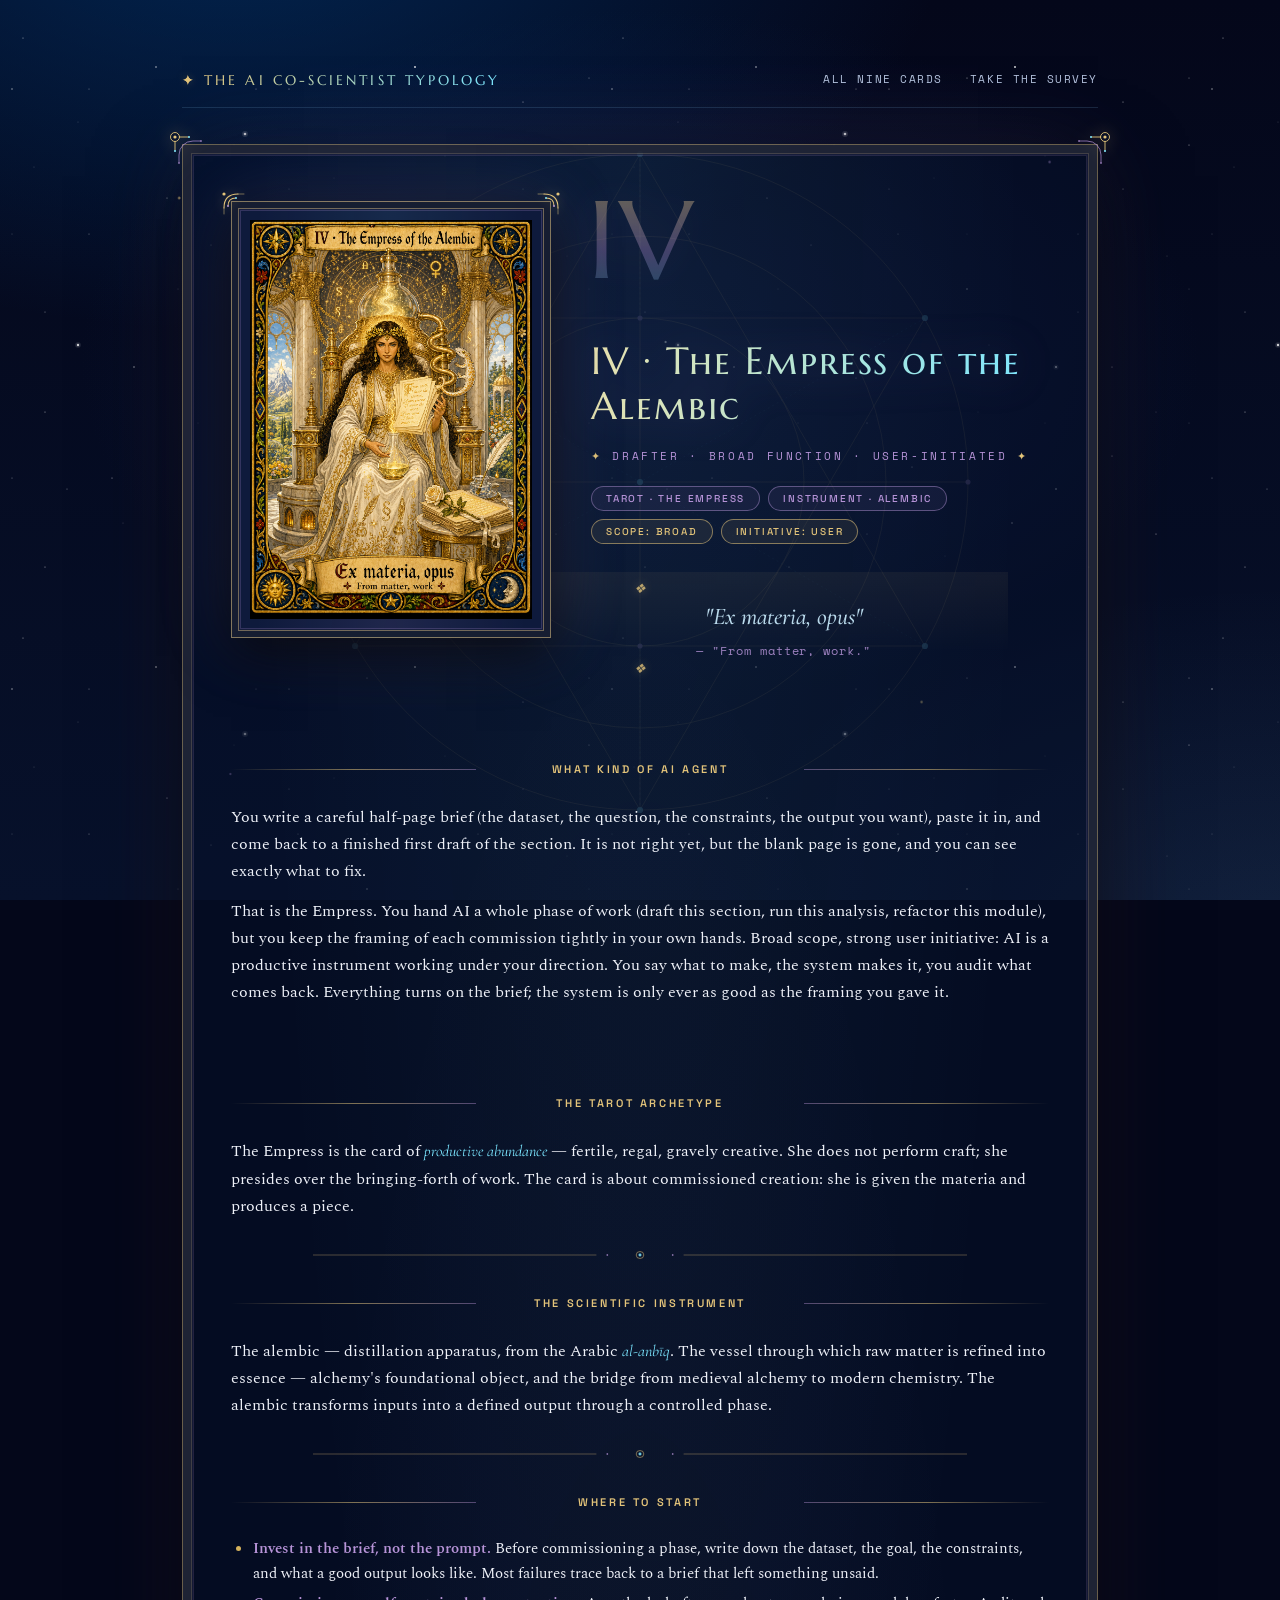
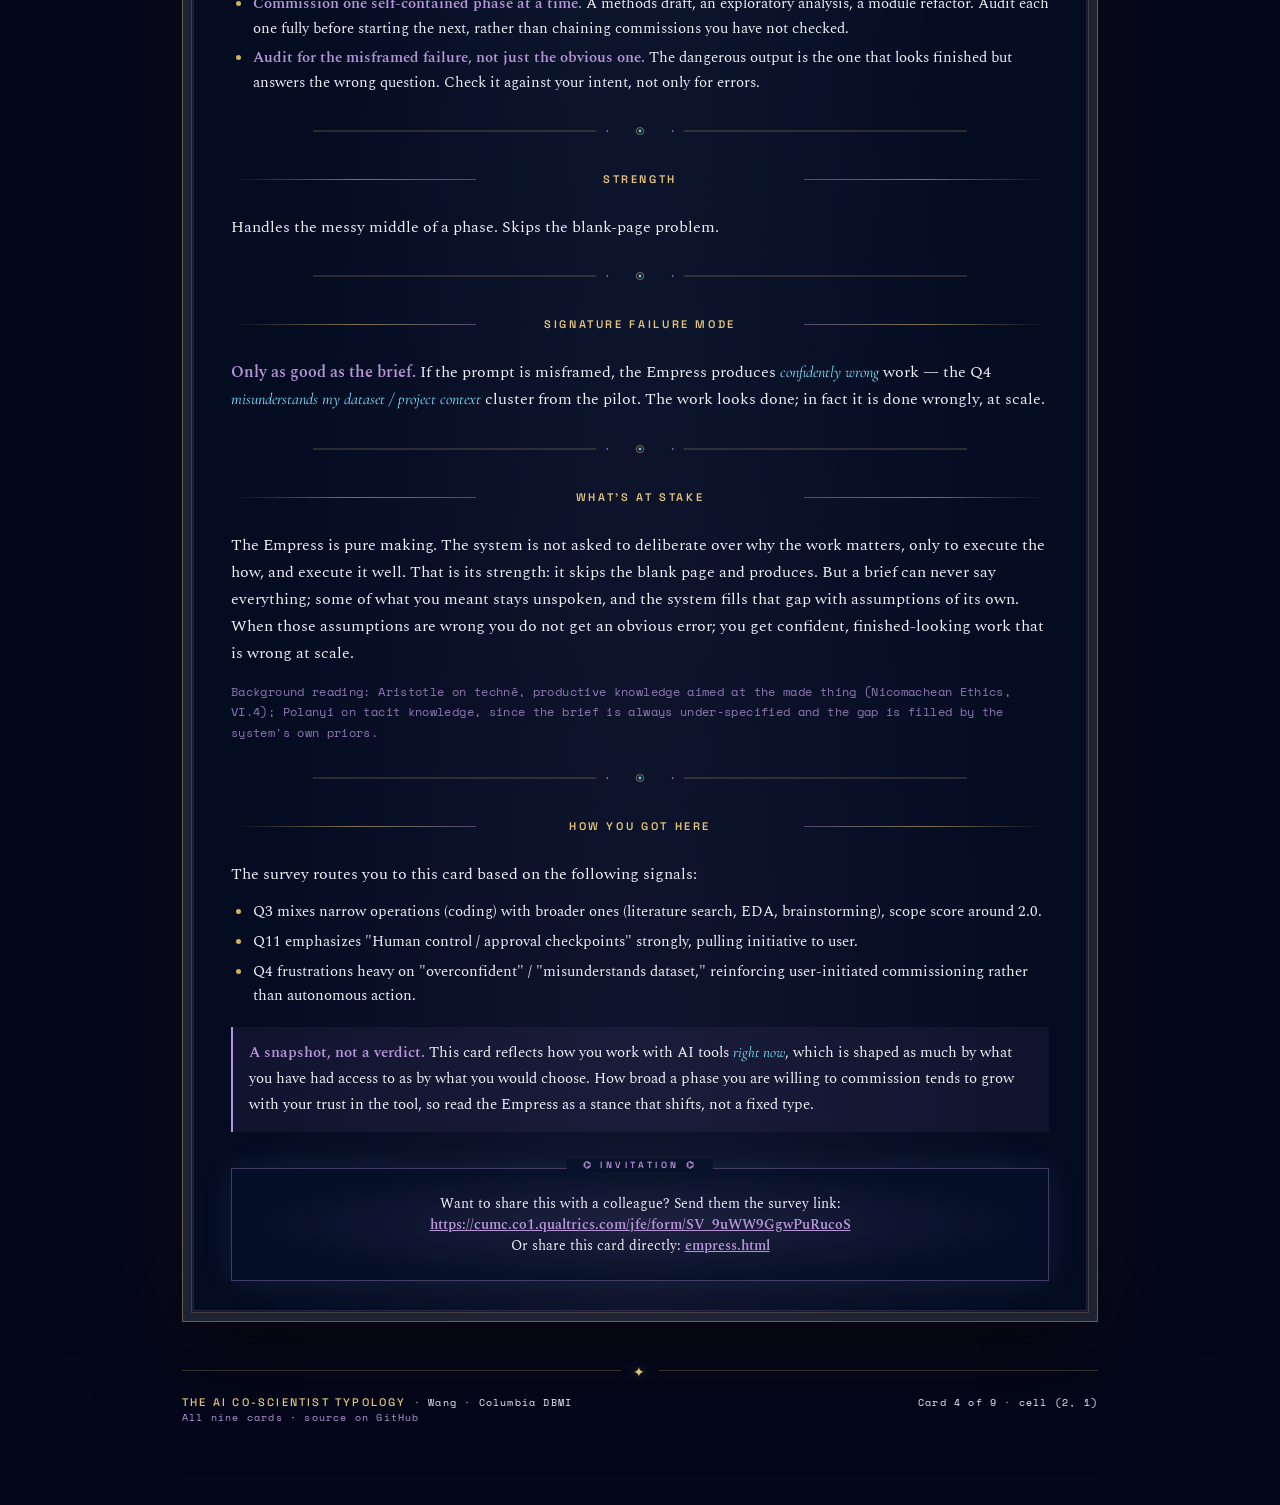
==== commit 8416832d: "better writing" ====
--- a/empress.html
+++ b/empress.html
@@ -3,9 +3,9 @@
 <head>
 <meta charset="utf-8" />
 <title>The Empress of the Alembic — The AI Co-Scientist Typology</title>
-<meta name="description" content="You paste in a careful brief and come back to a finished first draft — the blank page gone. The Empress of the Alembic commissions whole phases of work and audits what returns. Find your AI co-scientist type." />
+<meta name="description" content="You paste in a careful brief and come back to a finished first draft. The blank page is gone. The Empress of the Alembic commissions whole phases of work and audits what returns. Find your AI co-scientist type." />
 <meta property="og:title" content="The Empress of the Alembic — your AI co-scientist type" />
-<meta property="og:description" content="You paste in a careful brief and come back to a finished first draft — the blank page gone. The Empress of the Alembic commissions whole phases of work and audits what returns. Find your AI co-scientist type." />
+<meta property="og:description" content="You paste in a careful brief and come back to a finished first draft. The blank page is gone. The Empress of the Alembic commissions whole phases of work and audits what returns. Find your AI co-scientist type." />
 <meta property="og:image" content="cards/card_04_empress.png" />
 <meta property="og:type" content="article" />
 <link rel="stylesheet" href="styles.css" />
@@ -37,8 +37,8 @@
         <div class="motto">"Ex materia, opus" <span class="gloss">— "From matter, work."</span></div>
         <div class="section">
           <h3>What kind of AI agent</h3>
-          <p>You write a careful half-page brief — the dataset, the question, the constraints, the output you want — paste it in, and come back to a finished first draft of the section. It is not right yet, but the blank page is gone, and you can see exactly what to fix.</p>
-          <p>That is the Empress. You hand AI a whole phase of work — draft this section, run this analysis, refactor this module — but you keep the framing of each commission tightly in your own hands. Broad scope, strong user initiative: AI is a productive instrument working under your direction. You say what to make, the system makes it, you audit what comes back. Everything turns on the brief — the system is only ever as good as the framing you gave it.</p>
+          <p>You write a careful half-page brief (the dataset, the question, the constraints, the output you want), paste it in, and come back to a finished first draft of the section. It is not right yet, but the blank page is gone, and you can see exactly what to fix.</p>
+          <p>That is the Empress. You hand AI a whole phase of work (draft this section, run this analysis, refactor this module), but you keep the framing of each commission tightly in your own hands. Broad scope, strong user initiative: AI is a productive instrument working under your direction. You say what to make, the system makes it, you audit what comes back. Everything turns on the brief; the system is only ever as good as the framing you gave it.</p>
         </div>
       </div>
     </div>
@@ -55,7 +55,7 @@
 
     <div class="section">
       <h3>Where to start</h3>
-      <ul><li><strong>Invest in the brief, not the prompt.</strong> Before commissioning a phase, write down the dataset, the goal, the constraints, and what a good output looks like — most failures trace back to a brief that left something unsaid.</li><li><strong>Commission one self-contained phase at a time.</strong> A methods draft, an exploratory analysis, a module refactor — audit each one fully before starting the next, rather than chaining commissions you have not checked.</li><li><strong>Audit for the misframed failure, not just the obvious one.</strong> The dangerous output is the one that looks finished but answers the wrong question — check it against your intent, not only for errors.</li></ul>
+      <ul><li><strong>Invest in the brief, not the prompt.</strong> Before commissioning a phase, write down the dataset, the goal, the constraints, and what a good output looks like. Most failures trace back to a brief that left something unsaid.</li><li><strong>Commission one self-contained phase at a time.</strong> A methods draft, an exploratory analysis, a module refactor. Audit each one fully before starting the next, rather than chaining commissions you have not checked.</li><li><strong>Audit for the misframed failure, not just the obvious one.</strong> The dangerous output is the one that looks finished but answers the wrong question. Check it against your intent, not only for errors.</li></ul>
     </div>
 
     <div class="section">
@@ -70,15 +70,15 @@
 
     <div class="section">
       <h3>What's at stake</h3>
-      <p>The Empress is pure making. The system is not asked to deliberate over why the work matters — only to execute the how, and execute it well. That is its strength: it skips the blank page and produces. But a brief can never say everything; some of what you meant stays unspoken, and the system fills that gap with assumptions of its own. When those assumptions are wrong you do not get an obvious error — you get confident, finished-looking work that is wrong at scale.</p>
-      <p style="font-family:var(--mono);font-size:12px;line-height:1.7;letter-spacing:.03em;color:var(--amethyst);opacity:.78;margin-top:.9rem;">Background reading — Aristotle on technē, productive knowledge aimed at the made thing (Nicomachean Ethics, VI.4); Polanyi on tacit knowledge — the brief is always under-specified, and the gap is filled by the system's own priors.</p>
+      <p>The Empress is pure making. The system is not asked to deliberate over why the work matters, only to execute the how, and execute it well. That is its strength: it skips the blank page and produces. But a brief can never say everything; some of what you meant stays unspoken, and the system fills that gap with assumptions of its own. When those assumptions are wrong you do not get an obvious error; you get confident, finished-looking work that is wrong at scale.</p>
+      <p style="font-family:var(--mono);font-size:12px;line-height:1.7;letter-spacing:.03em;color:var(--amethyst);opacity:.78;margin-top:.9rem;">Background reading: Aristotle on technē, productive knowledge aimed at the made thing (Nicomachean Ethics, VI.4); Polanyi on tacit knowledge, since the brief is always under-specified and the gap is filled by the system's own priors.</p>
     </div>
 
     <div class="section">
       <h3>How you got here</h3>
       <p>The survey routes you to this card based on the following signals:</p>
-      <ul><li>Q3 mixes narrow operations (coding) with broader ones (literature search, EDA, brainstorming) — scope score around 2.0.</li><li>Q11 emphasizes "Human control / approval checkpoints" strongly — initiative pulled to user.</li><li>Q4 frustrations heavy on "overconfident" / "misunderstands dataset" — reinforcing user-initiated commissioning rather than autonomous action.</li></ul>
-      <p style="margin-top:1.1rem;padding:.85rem 1rem;border-left:2px solid var(--amethyst);background:rgba(183,148,216,0.07);font-size:.95em;"><strong>A snapshot, not a verdict.</strong> This card reflects how you work with AI tools <em>right now</em> — which is shaped as much by what you have had access to as by what you would choose. How broad a phase you are willing to commission tends to grow with your trust in the tool, so read the Empress as a stance that shifts, not a fixed type.</p>
+      <ul><li>Q3 mixes narrow operations (coding) with broader ones (literature search, EDA, brainstorming), scope score around 2.0.</li><li>Q11 emphasizes "Human control / approval checkpoints" strongly, pulling initiative to user.</li><li>Q4 frustrations heavy on "overconfident" / "misunderstands dataset," reinforcing user-initiated commissioning rather than autonomous action.</li></ul>
+      <p style="margin-top:1.1rem;padding:.85rem 1rem;border-left:2px solid var(--amethyst);background:rgba(183,148,216,0.07);font-size:.95em;"><strong>A snapshot, not a verdict.</strong> This card reflects how you work with AI tools <em>right now</em>, which is shaped as much by what you have had access to as by what you would choose. How broad a phase you are willing to commission tends to grow with your trust in the tool, so read the Empress as a stance that shifts, not a fixed type.</p>
     </div>
 
     <div class="cta">
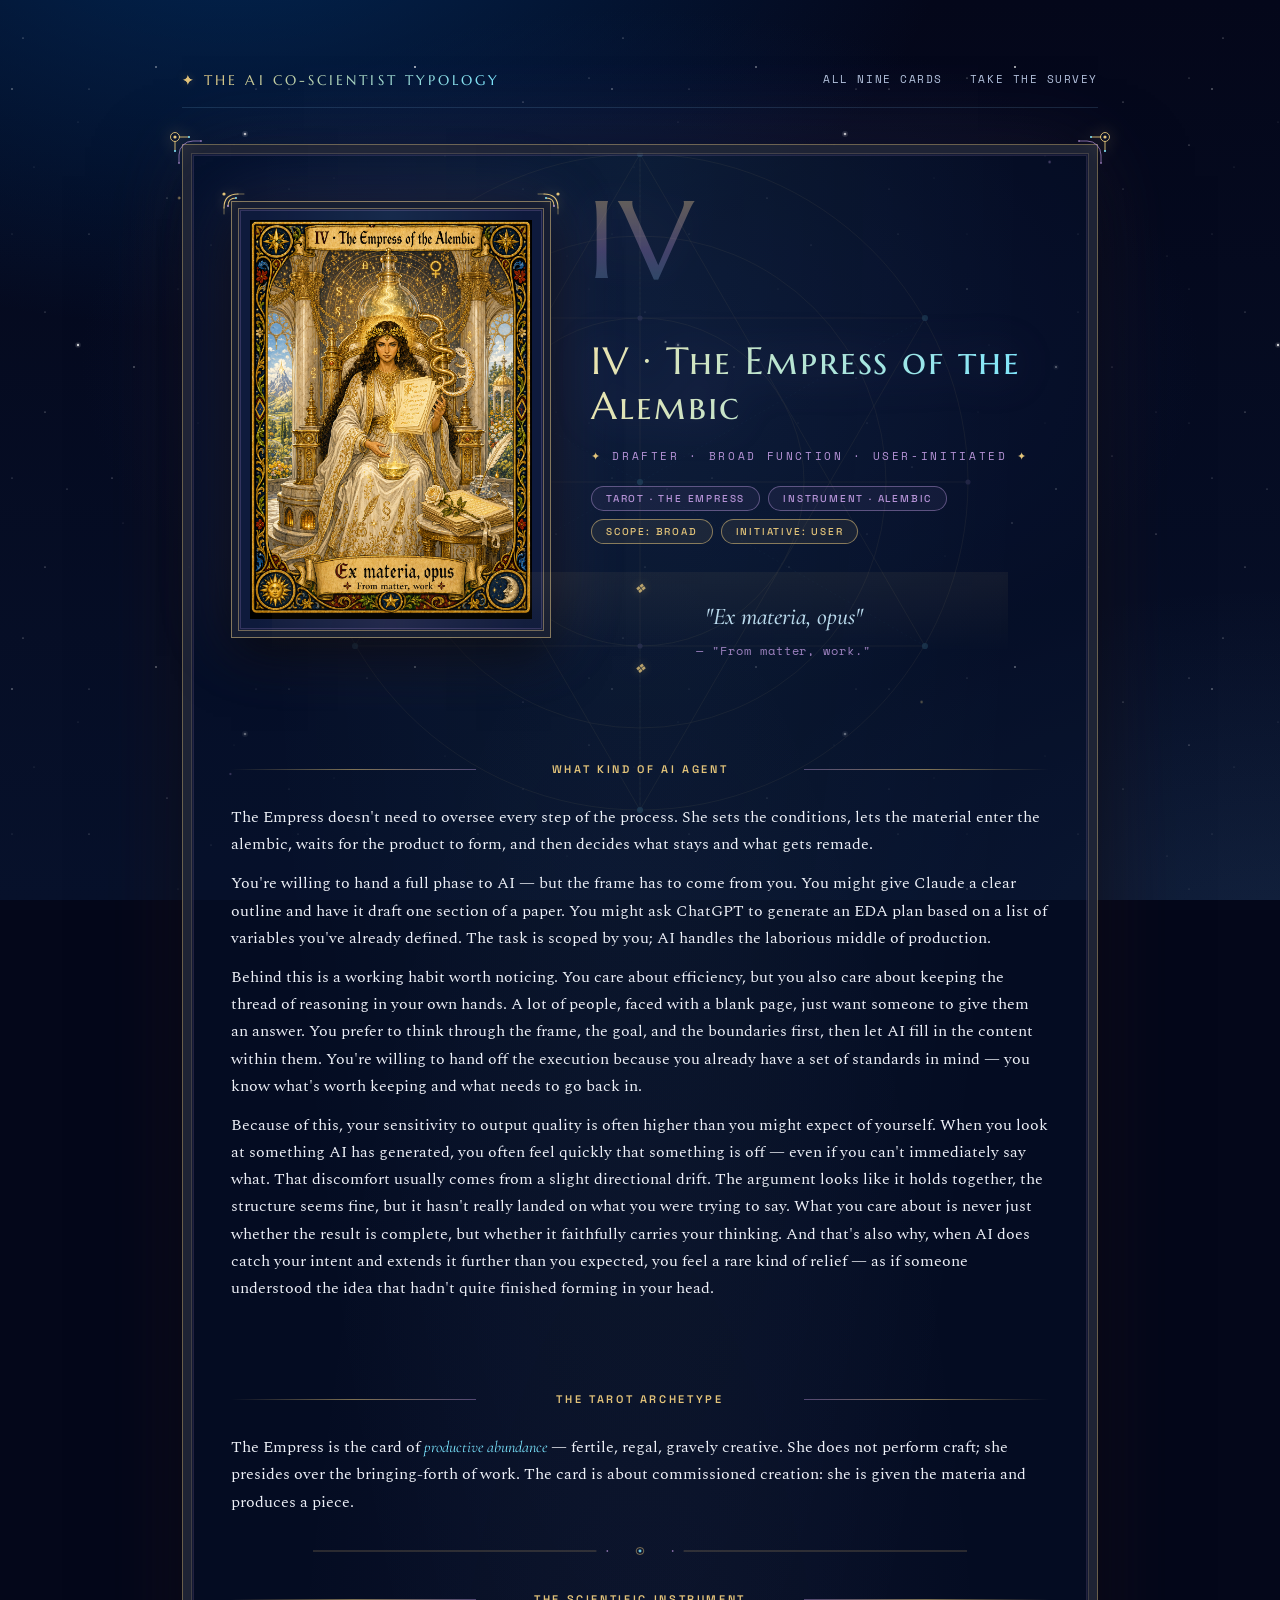
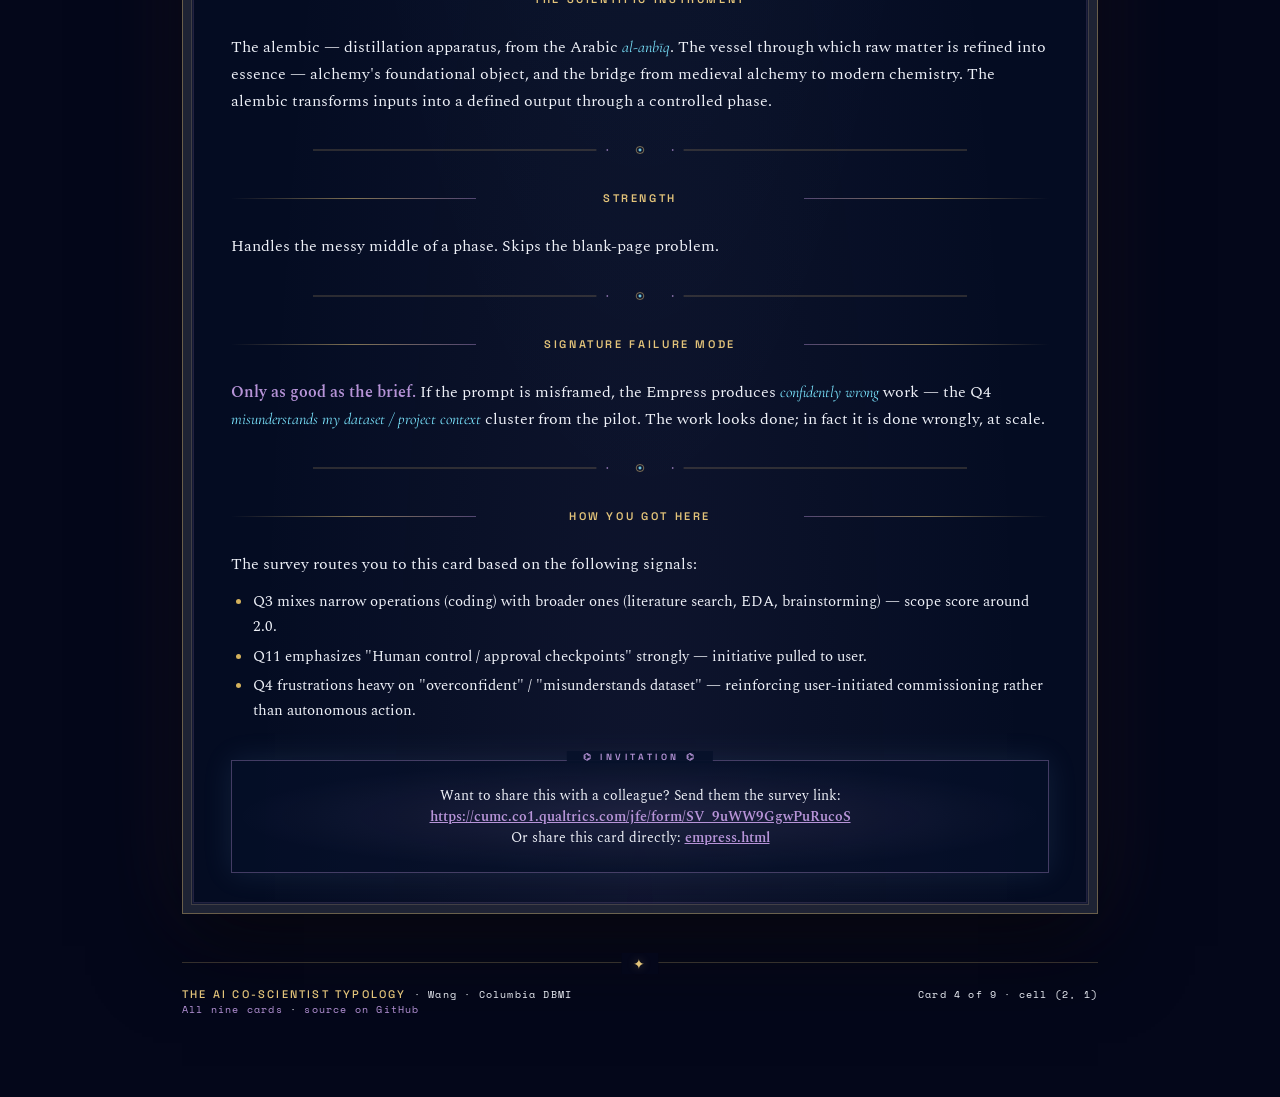
==== commit 6f769de8: "revise card content: rewrite AI agent descriptions, remove real-world examples section" ====
--- a/empress.html
+++ b/empress.html
@@ -3,9 +3,9 @@
 <head>
 <meta charset="utf-8" />
 <title>The Empress of the Alembic — The AI Co-Scientist Typology</title>
-<meta name="description" content="You paste in a careful brief and come back to a finished first draft. The blank page is gone. The Empress of the Alembic commissions whole phases of work and audits what returns. Find your AI co-scientist type." />
+<meta name="description" content="You commission AI to handle a coherent phase of work — draft a section, run an EDA, refactor a module — but you keep the framing of each commission tightly in your own hands. The combination of broad " />
 <meta property="og:title" content="The Empress of the Alembic — your AI co-scientist type" />
-<meta property="og:description" content="You paste in a careful brief and come back to a finished first draft. The blank page is gone. The Empress of the Alembic commissions whole phases of work and audits what returns. Find your AI co-scientist type." />
+<meta property="og:description" content="You commission AI to handle a coherent phase of work — draft a section, run an EDA, refactor a module — but you keep the framing of each commission tightly in your own hands. The combination of broad " />
 <meta property="og:image" content="cards/card_04_empress.png" />
 <meta property="og:type" content="article" />
 <link rel="stylesheet" href="styles.css" />
@@ -33,12 +33,17 @@
           <span class="badge">Instrument · Alembic</span>
           <span class="badge gold">Scope: broad</span>
           <span class="badge gold">Initiative: user</span>
+          
         </div>
         <div class="motto">"Ex materia, opus" <span class="gloss">— "From matter, work."</span></div>
         <div class="section">
           <h3>What kind of AI agent</h3>
-          <p>You write a careful half-page brief (the dataset, the question, the constraints, the output you want), paste it in, and come back to a finished first draft of the section. It is not right yet, but the blank page is gone, and you can see exactly what to fix.</p>
-          <p>That is the Empress. You hand AI a whole phase of work (draft this section, run this analysis, refactor this module), but you keep the framing of each commission tightly in your own hands. Broad scope, strong user initiative: AI is a productive instrument working under your direction. You say what to make, the system makes it, you audit what comes back. Everything turns on the brief; the system is only ever as good as the framing you gave it.</p>
+          
+          <p>The Empress doesn't need to oversee every step of the process. She sets the conditions, lets the material enter the alembic, waits for the product to form, and then decides what stays and what gets remade.</p>
+          <p>You're willing to hand a full phase to AI — but the frame has to come from you. You might give Claude a clear outline and have it draft one section of a paper. You might ask ChatGPT to generate an EDA plan based on a list of variables you've already defined. The task is scoped by you; AI handles the laborious middle of production.</p>
+          <p>Behind this is a working habit worth noticing. You care about efficiency, but you also care about keeping the thread of reasoning in your own hands. A lot of people, faced with a blank page, just want someone to give them an answer. You prefer to think through the frame, the goal, and the boundaries first, then let AI fill in the content within them. You're willing to hand off the execution because you already have a set of standards in mind — you know what's worth keeping and what needs to go back in.</p>
+          <p>Because of this, your sensitivity to output quality is often higher than you might expect of yourself. When you look at something AI has generated, you often feel quickly that something is off — even if you can't immediately say what. That discomfort usually comes from a slight directional drift. The argument looks like it holds together, the structure seems fine, but it hasn't really landed on what you were trying to say. What you care about is never just whether the result is complete, but whether it faithfully carries your thinking. And that's also why, when AI does catch your intent and extends it further than you expected, you feel a rare kind of relief — as if someone understood the idea that hadn't quite finished forming in your head.</p>
+        
         </div>
       </div>
     </div>
@@ -48,14 +53,10 @@
       <p>The Empress is the card of <em>productive abundance</em> — fertile, regal, gravely creative. She does not perform craft; she presides over the bringing-forth of work. The card is about commissioned creation: she is given the materia and produces a piece.</p>
     </div>
 
+
     <div class="section">
       <h3>The scientific instrument</h3>
       <p>The alembic — distillation apparatus, from the Arabic <em>al-anbīq</em>. The vessel through which raw matter is refined into essence — alchemy's foundational object, and the bridge from medieval alchemy to modern chemistry. The alembic transforms inputs into a defined output through a controlled phase.</p>
-    </div>
-
-    <div class="section">
-      <h3>Where to start</h3>
-      <ul><li><strong>Invest in the brief, not the prompt.</strong> Before commissioning a phase, write down the dataset, the goal, the constraints, and what a good output looks like. Most failures trace back to a brief that left something unsaid.</li><li><strong>Commission one self-contained phase at a time.</strong> A methods draft, an exploratory analysis, a module refactor. Audit each one fully before starting the next, rather than chaining commissions you have not checked.</li><li><strong>Audit for the misframed failure, not just the obvious one.</strong> The dangerous output is the one that looks finished but answers the wrong question. Check it against your intent, not only for errors.</li></ul>
     </div>
 
     <div class="section">
@@ -69,16 +70,9 @@
     </div>
 
     <div class="section">
-      <h3>What's at stake</h3>
-      <p>The Empress is pure making. The system is not asked to deliberate over why the work matters, only to execute the how, and execute it well. That is its strength: it skips the blank page and produces. But a brief can never say everything; some of what you meant stays unspoken, and the system fills that gap with assumptions of its own. When those assumptions are wrong you do not get an obvious error; you get confident, finished-looking work that is wrong at scale.</p>
-      <p style="font-family:var(--mono);font-size:12px;line-height:1.7;letter-spacing:.03em;color:var(--amethyst);opacity:.78;margin-top:.9rem;">Background reading: Aristotle on technē, productive knowledge aimed at the made thing (Nicomachean Ethics, VI.4); Polanyi on tacit knowledge, since the brief is always under-specified and the gap is filled by the system's own priors.</p>
-    </div>
-
-    <div class="section">
       <h3>How you got here</h3>
       <p>The survey routes you to this card based on the following signals:</p>
-      <ul><li>Q3 mixes narrow operations (coding) with broader ones (literature search, EDA, brainstorming), scope score around 2.0.</li><li>Q11 emphasizes "Human control / approval checkpoints" strongly, pulling initiative to user.</li><li>Q4 frustrations heavy on "overconfident" / "misunderstands dataset," reinforcing user-initiated commissioning rather than autonomous action.</li></ul>
-      <p style="margin-top:1.1rem;padding:.85rem 1rem;border-left:2px solid var(--amethyst);background:rgba(183,148,216,0.07);font-size:.95em;"><strong>A snapshot, not a verdict.</strong> This card reflects how you work with AI tools <em>right now</em>, which is shaped as much by what you have had access to as by what you would choose. How broad a phase you are willing to commission tends to grow with your trust in the tool, so read the Empress as a stance that shifts, not a fixed type.</p>
+      <ul><li>Q3 mixes narrow operations (coding) with broader ones (literature search, EDA, brainstorming) — scope score around 2.0.</li><li>Q11 emphasizes "Human control / approval checkpoints" strongly — initiative pulled to user.</li><li>Q4 frustrations heavy on "overconfident" / "misunderstands dataset" — reinforcing user-initiated commissioning rather than autonomous action.</li></ul>
     </div>
 
     <div class="cta">
--- a/styles-holographic.css
+++ b/styles-holographic.css
@@ -264,7 +264,6 @@
 /* ===== CARD IMAGE: full tarot frame ==================================== */
 .card-image {
   position: relative;
-  z-index: 2;
   padding: 18px !important;
   border: 1px solid rgba(227, 196, 122, 0.55) !important;
   background:
@@ -348,7 +347,6 @@
   pointer-events: none;
 }
 .section h3 {
-  display: flow-root;
   font-size: 11px !important;
   color: var(--gold-warm) !important;
   position: relative;
@@ -627,6 +625,105 @@
 .container > ul li::marker,
 article > ul li::marker { color: var(--gold-warm); }
 
+/* ===== SCENARIO VIGNETTE =============================================== */
+.scenario {
+  font-family: var(--display-italic);
+  font-style: italic;
+  font-size: 17px;
+  line-height: 1.65;
+  color: var(--cyan);
+  border-left: 2px solid rgba(123, 230, 255, 0.45);
+  padding: 10px 0 10px 18px;
+  margin: 0 0 18px 0;
+}
+
+/* ===== PILOT RARITY ==================================================== */
+.pilot-rarity {
+  display: flex;
+  flex-direction: column;
+  gap: 8px;
+  margin: 6px 0 4px;
+}
+.pilot-count-line {
+  font-family: var(--sans-tech);
+  font-size: 13px;
+  font-weight: 600;
+  letter-spacing: 0.10em;
+  color: var(--gold-warm);
+}
+.pilot-count-line .pilot-n {
+  font-size: 22px;
+  line-height: 1;
+  margin-right: 6px;
+}
+.pilot-bar-track {
+  height: 5px;
+  background: rgba(227, 196, 122, 0.12);
+  border: 1px solid rgba(227, 196, 122, 0.25);
+  width: 100%;
+  max-width: 280px;
+}
+.pilot-bar-fill {
+  height: 100%;
+  background: linear-gradient(90deg, var(--gold-warm), var(--amethyst));
+  transition: width 0.4s ease;
+}
+.pilot-note {
+  font-family: var(--mono);
+  font-size: 10px;
+  letter-spacing: 0.08em;
+  color: var(--amethyst);
+  opacity: 0.7;
+}
+.pilot-zero {
+  font-family: var(--mono);
+  font-size: 11px;
+  letter-spacing: 0.08em;
+  color: var(--amethyst);
+  opacity: 0.65;
+  font-style: italic;
+}
+
+/* ===== PHILOSOPHICAL FOOTNOTE (collapsible) ============================ */
+details.phil-footnote {
+  margin-top: 6px;
+  border-top: 1px solid rgba(183, 148, 216, 0.18);
+  padding-top: 10px;
+}
+details.phil-footnote summary {
+  font-family: var(--sans-tech);
+  font-size: 10px;
+  font-weight: 600;
+  letter-spacing: 0.22em;
+  text-transform: uppercase;
+  color: var(--amethyst);
+  opacity: 0.65;
+  cursor: pointer;
+  list-style: none;
+  display: flex;
+  align-items: center;
+  gap: 8px;
+  user-select: none;
+}
+details.phil-footnote summary::-webkit-details-marker { display: none; }
+details.phil-footnote summary::before {
+  content: '▸';
+  font-size: 9px;
+  transition: transform 0.2s;
+}
+details[open].phil-footnote summary::before { transform: rotate(90deg); }
+details.phil-footnote summary:hover { opacity: 1; color: var(--amethyst); }
+details.phil-footnote .phil-body {
+  margin-top: 12px;
+  font-family: var(--serif-body);
+  font-size: 13px;
+  line-height: 1.7;
+  color: var(--text-soft);
+  opacity: 0.8;
+}
+details.phil-footnote .phil-body em { color: var(--amethyst); }
+details.phil-footnote .phil-body cite { color: var(--text-fine); }
+
 /* ===== REDUCED MOTION ================================================== */
 @media (prefers-reduced-motion: reduce) {
   .topnav .brand,
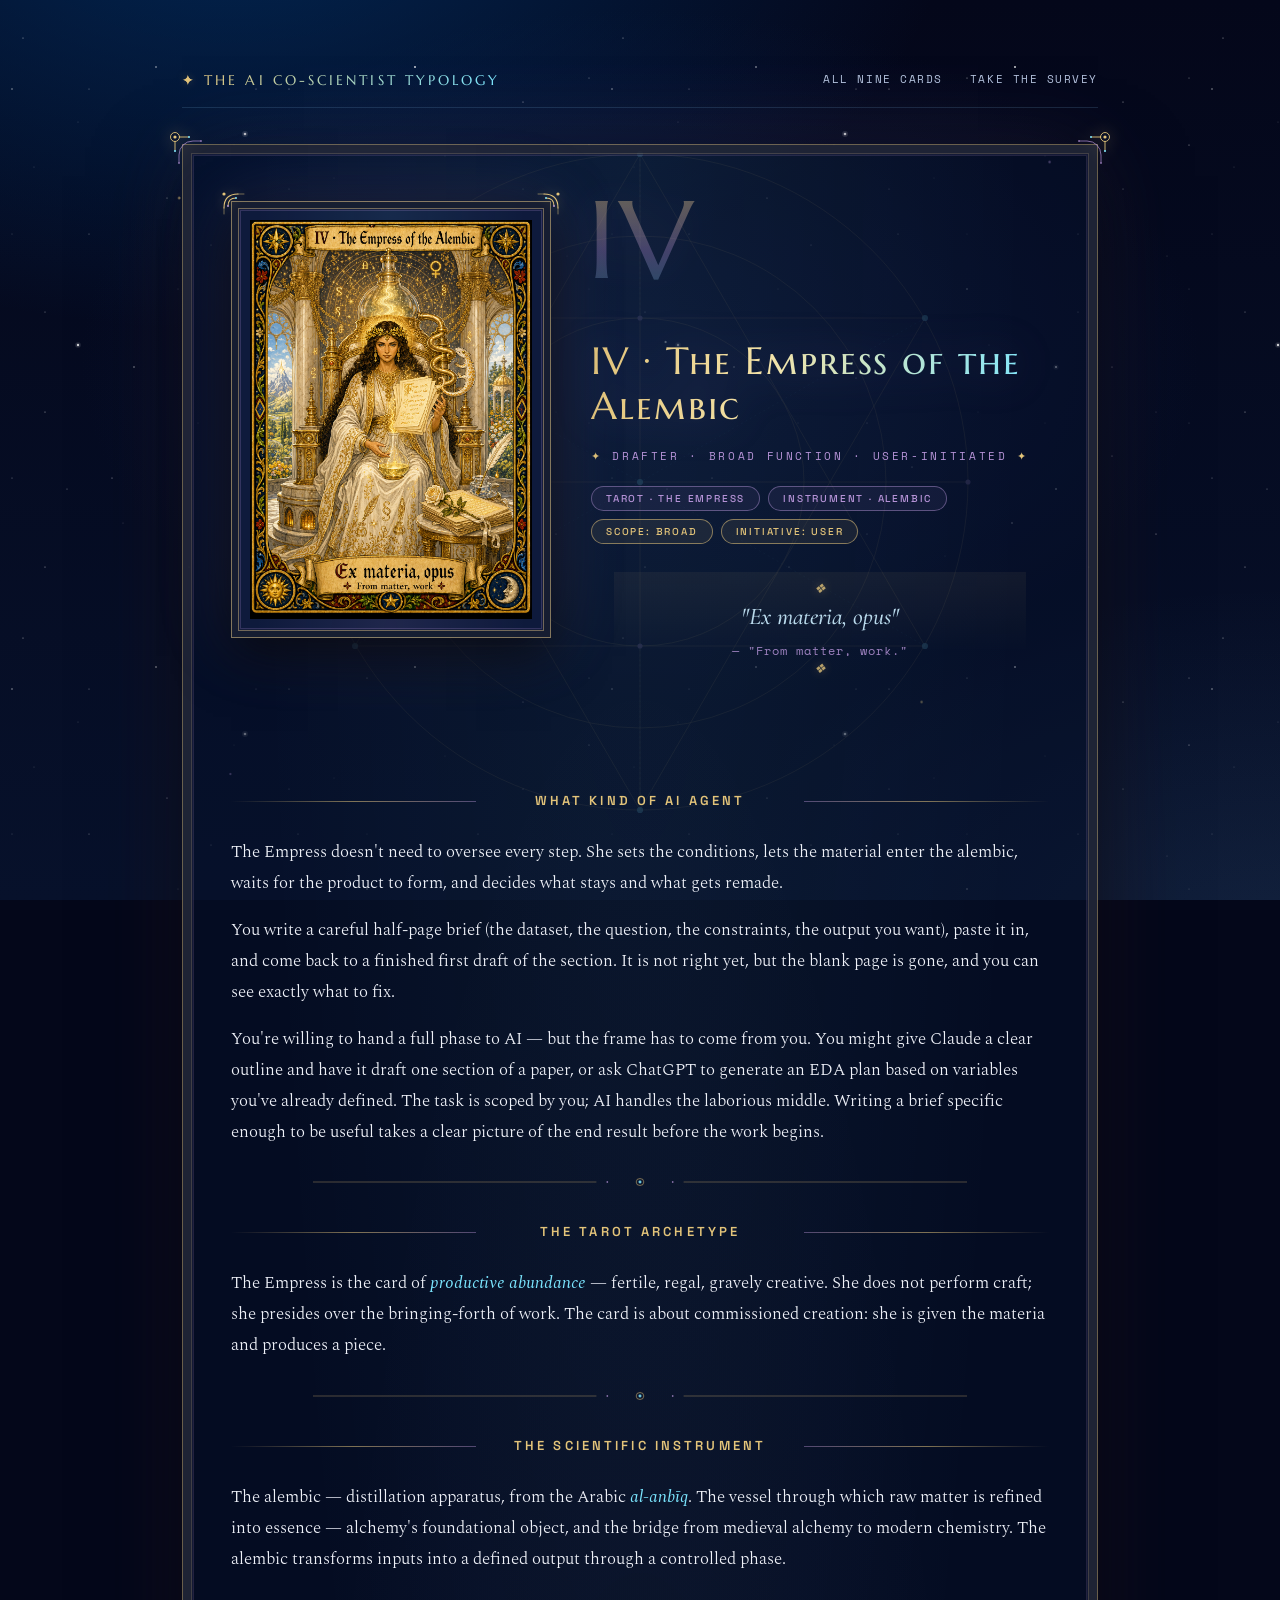
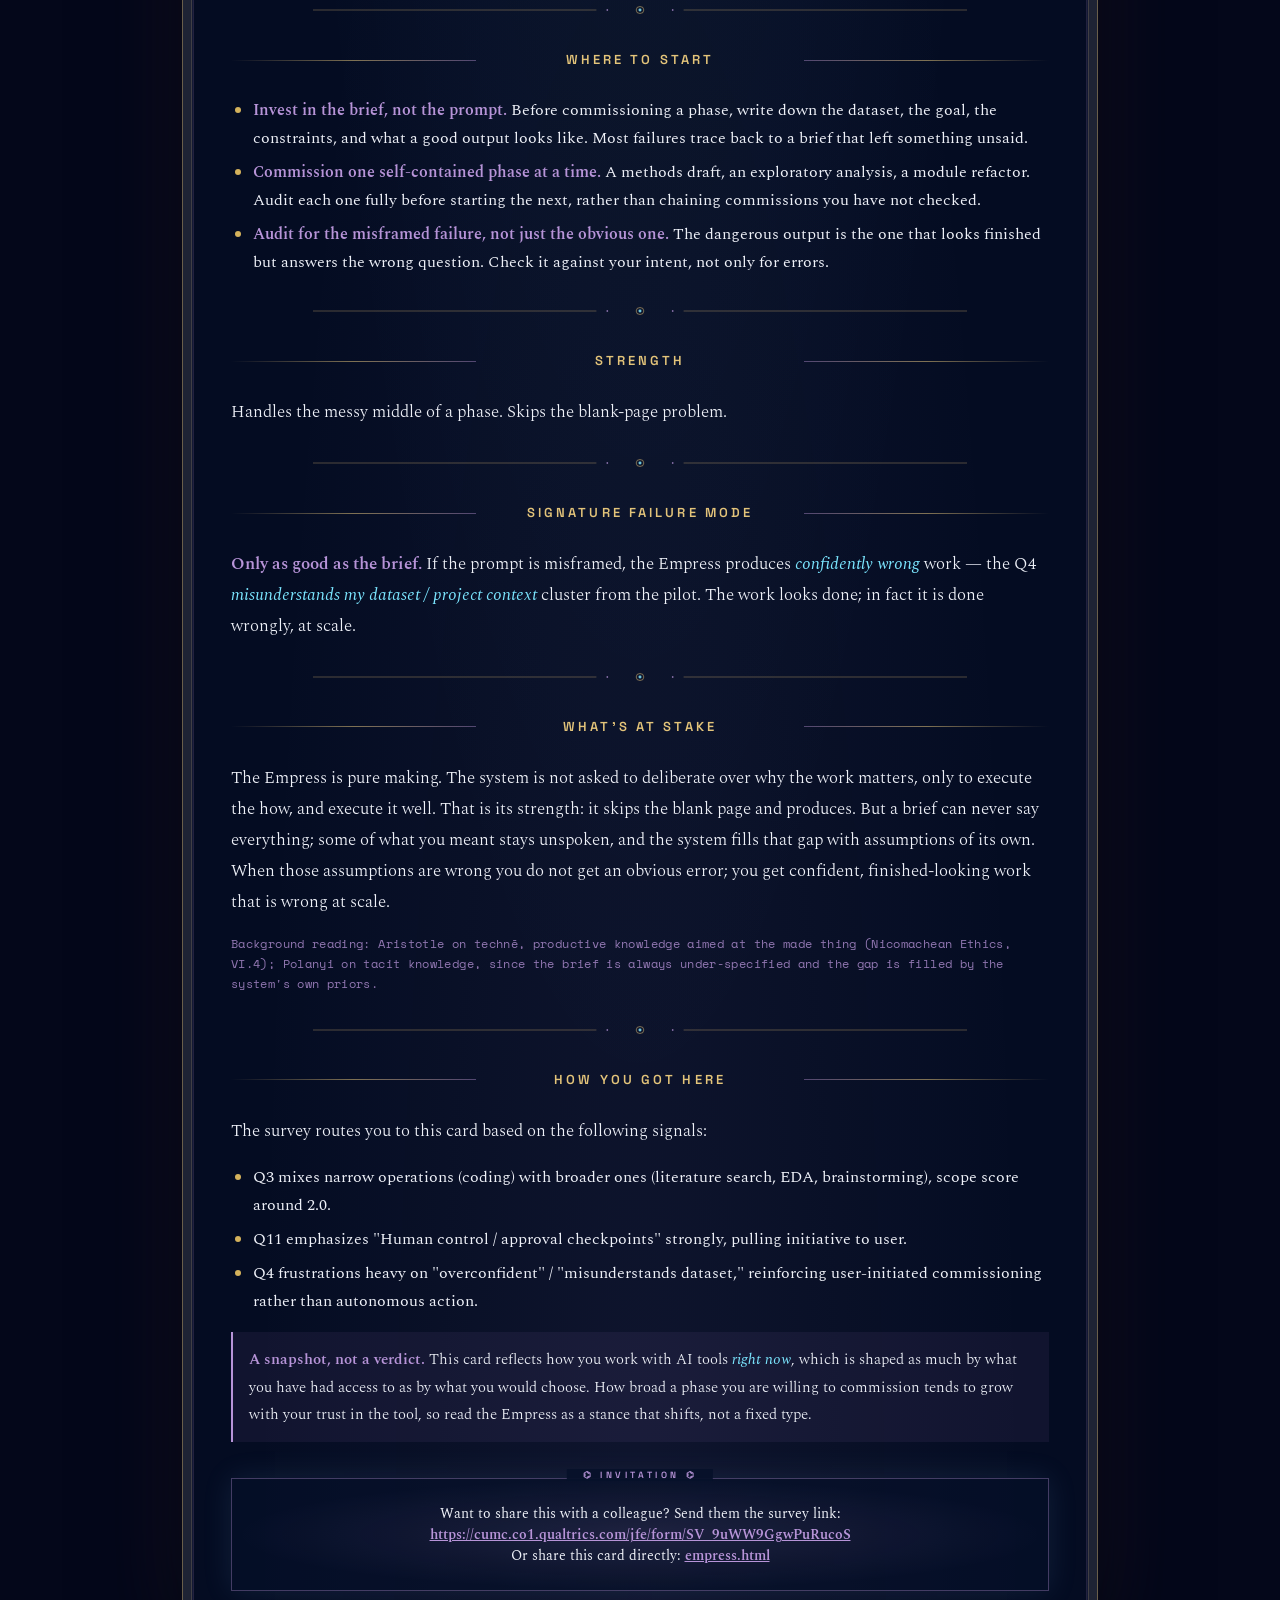
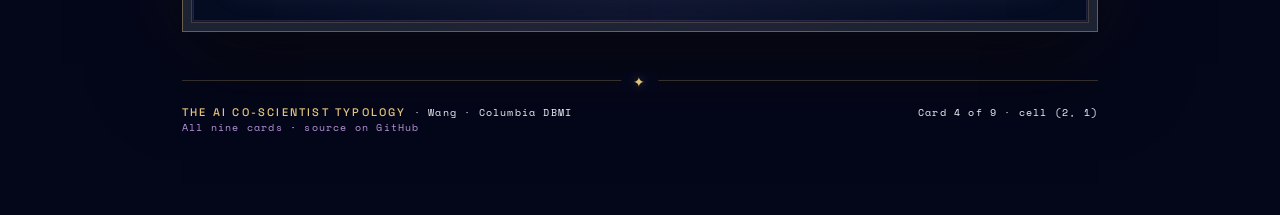
==== commit 08ae88c9: "revise card text, typography, and layout fixes" ====
--- a/empress.html
+++ b/empress.html
@@ -3,9 +3,9 @@
 <head>
 <meta charset="utf-8" />
 <title>The Empress of the Alembic — The AI Co-Scientist Typology</title>
-<meta name="description" content="You commission AI to handle a coherent phase of work — draft a section, run an EDA, refactor a module — but you keep the framing of each commission tightly in your own hands. The combination of broad " />
+<meta name="description" content="You paste in a careful brief and come back to a finished first draft. The blank page is gone. The Empress of the Alembic commissions whole phases of work and audits what returns. Find your AI co-scientist type." />
 <meta property="og:title" content="The Empress of the Alembic — your AI co-scientist type" />
-<meta property="og:description" content="You commission AI to handle a coherent phase of work — draft a section, run an EDA, refactor a module — but you keep the framing of each commission tightly in your own hands. The combination of broad " />
+<meta property="og:description" content="You paste in a careful brief and come back to a finished first draft. The blank page is gone. The Empress of the Alembic commissions whole phases of work and audits what returns. Find your AI co-scientist type." />
 <meta property="og:image" content="cards/card_04_empress.png" />
 <meta property="og:type" content="article" />
 <link rel="stylesheet" href="styles.css" />
@@ -33,30 +33,31 @@
           <span class="badge">Instrument · Alembic</span>
           <span class="badge gold">Scope: broad</span>
           <span class="badge gold">Initiative: user</span>
-          
         </div>
         <div class="motto">"Ex materia, opus" <span class="gloss">— "From matter, work."</span></div>
-        <div class="section">
-          <h3>What kind of AI agent</h3>
-          
-          <p>The Empress doesn't need to oversee every step of the process. She sets the conditions, lets the material enter the alembic, waits for the product to form, and then decides what stays and what gets remade.</p>
-          <p>You're willing to hand a full phase to AI — but the frame has to come from you. You might give Claude a clear outline and have it draft one section of a paper. You might ask ChatGPT to generate an EDA plan based on a list of variables you've already defined. The task is scoped by you; AI handles the laborious middle of production.</p>
-          <p>Behind this is a working habit worth noticing. You care about efficiency, but you also care about keeping the thread of reasoning in your own hands. A lot of people, faced with a blank page, just want someone to give them an answer. You prefer to think through the frame, the goal, and the boundaries first, then let AI fill in the content within them. You're willing to hand off the execution because you already have a set of standards in mind — you know what's worth keeping and what needs to go back in.</p>
-          <p>Because of this, your sensitivity to output quality is often higher than you might expect of yourself. When you look at something AI has generated, you often feel quickly that something is off — even if you can't immediately say what. That discomfort usually comes from a slight directional drift. The argument looks like it holds together, the structure seems fine, but it hasn't really landed on what you were trying to say. What you care about is never just whether the result is complete, but whether it faithfully carries your thinking. And that's also why, when AI does catch your intent and extends it further than you expected, you feel a rare kind of relief — as if someone understood the idea that hadn't quite finished forming in your head.</p>
-        
-        </div>
       </div>
     </div>
+
+    <div class="section">
+          <h3>What kind of AI agent</h3>
+          <p>The Empress doesn't need to oversee every step. She sets the conditions, lets the material enter the alembic, waits for the product to form, and decides what stays and what gets remade.</p>
+          <p>You write a careful half-page brief (the dataset, the question, the constraints, the output you want), paste it in, and come back to a finished first draft of the section. It is not right yet, but the blank page is gone, and you can see exactly what to fix.</p>
+          <p>You're willing to hand a full phase to AI — but the frame has to come from you. You might give Claude a clear outline and have it draft one section of a paper, or ask ChatGPT to generate an EDA plan based on variables you've already defined. The task is scoped by you; AI handles the laborious middle. Writing a brief specific enough to be useful takes a clear picture of the end result before the work begins.</p>
+        </div>
 
     <div class="section">
       <h3>The Tarot archetype</h3>
       <p>The Empress is the card of <em>productive abundance</em> — fertile, regal, gravely creative. She does not perform craft; she presides over the bringing-forth of work. The card is about commissioned creation: she is given the materia and produces a piece.</p>
     </div>
 
-
     <div class="section">
       <h3>The scientific instrument</h3>
       <p>The alembic — distillation apparatus, from the Arabic <em>al-anbīq</em>. The vessel through which raw matter is refined into essence — alchemy's foundational object, and the bridge from medieval alchemy to modern chemistry. The alembic transforms inputs into a defined output through a controlled phase.</p>
+    </div>
+
+    <div class="section">
+      <h3>Where to start</h3>
+      <ul><li><strong>Invest in the brief, not the prompt.</strong> Before commissioning a phase, write down the dataset, the goal, the constraints, and what a good output looks like. Most failures trace back to a brief that left something unsaid.</li><li><strong>Commission one self-contained phase at a time.</strong> A methods draft, an exploratory analysis, a module refactor. Audit each one fully before starting the next, rather than chaining commissions you have not checked.</li><li><strong>Audit for the misframed failure, not just the obvious one.</strong> The dangerous output is the one that looks finished but answers the wrong question. Check it against your intent, not only for errors.</li></ul>
     </div>
 
     <div class="section">
@@ -70,9 +71,16 @@
     </div>
 
     <div class="section">
+      <h3>What's at stake</h3>
+      <p>The Empress is pure making. The system is not asked to deliberate over why the work matters, only to execute the how, and execute it well. That is its strength: it skips the blank page and produces. But a brief can never say everything; some of what you meant stays unspoken, and the system fills that gap with assumptions of its own. When those assumptions are wrong you do not get an obvious error; you get confident, finished-looking work that is wrong at scale.</p>
+      <p style="font-family:var(--mono);font-size:12px;line-height:1.7;letter-spacing:.03em;color:var(--amethyst);opacity:.78;margin-top:.9rem;">Background reading: Aristotle on technē, productive knowledge aimed at the made thing (Nicomachean Ethics, VI.4); Polanyi on tacit knowledge, since the brief is always under-specified and the gap is filled by the system's own priors.</p>
+    </div>
+
+    <div class="section">
       <h3>How you got here</h3>
       <p>The survey routes you to this card based on the following signals:</p>
-      <ul><li>Q3 mixes narrow operations (coding) with broader ones (literature search, EDA, brainstorming) — scope score around 2.0.</li><li>Q11 emphasizes "Human control / approval checkpoints" strongly — initiative pulled to user.</li><li>Q4 frustrations heavy on "overconfident" / "misunderstands dataset" — reinforcing user-initiated commissioning rather than autonomous action.</li></ul>
+      <ul><li>Q3 mixes narrow operations (coding) with broader ones (literature search, EDA, brainstorming), scope score around 2.0.</li><li>Q11 emphasizes "Human control / approval checkpoints" strongly, pulling initiative to user.</li><li>Q4 frustrations heavy on "overconfident" / "misunderstands dataset," reinforcing user-initiated commissioning rather than autonomous action.</li></ul>
+      <p style="margin-top:1.1rem;padding:.85rem 1rem;border-left:2px solid var(--amethyst);background:rgba(183,148,216,0.07);font-size:.95em;"><strong>A snapshot, not a verdict.</strong> This card reflects how you work with AI tools <em>right now</em>, which is shaped as much by what you have had access to as by what you would choose. How broad a phase you are willing to commission tends to grow with your trust in the tool, so read the Empress as a stance that shifts, not a fixed type.</p>
     </div>
 
     <div class="cta">
--- a/styles.css
+++ b/styles.css
@@ -1,4 +1,4 @@
-@import url('https://fonts.googleapis.com/css2?family=Cinzel:wght@400;500;600&family=Cormorant+Garamond:ital,wght@0,400;0,500;0,600;1,400;1,500;1,600&family=Crimson+Pro:ital,wght@0,400;0,500;1,400&display=swap');
+@import url('https://fonts.googleapis.com/css2?family=Cinzel:wght@400;500;600&family=Cormorant+Garamond:ital,wght@0,400;0,500;0,600;1,400;1,500;1,600&family=Source+Serif+4:ital,opsz,wght@0,8..60,300;0,8..60,400;0,8..60,500;1,8..60,300;1,8..60,400&display=swap');
 
 :root {
   --bg-deep: #04071a;
@@ -23,7 +23,7 @@
 html, body {
   margin: 0; padding: 0;
   color: var(--text);
-  font-family: 'Crimson Pro', Georgia, 'Times New Roman', serif;
+  font-family: 'Source Serif 4', Georgia, 'Times New Roman', serif;
   -webkit-font-smoothing: antialiased;
   background: var(--bg-deep);
   min-height: 100vh;
@@ -123,16 +123,17 @@
 }
 
 p {
-  line-height: 1.7;
-  font-size: 16px;
-  margin: 0 0 12px 0;
-  color: var(--text);
+  line-height: 1.82;
+  font-size: 17px;
+  margin: 0 0 16px 0;
+  color: var(--text);
+  font-weight: 300;
 }
 ul { margin: 0 0 14px 0; padding-left: 22px; }
-li { line-height: 1.65; font-size: 15px; margin-bottom: 5px; color: var(--text); }
+li { line-height: 1.75; font-size: 16px; margin-bottom: 6px; color: var(--text); }
 li::marker { color: var(--gold); }
 cite { color: var(--text-soft); font-style: italic; }
-em { color: var(--columbia-light); font-style: italic; }
+em { color: inherit; font-style: normal; font-weight: inherit; }
 strong { color: var(--columbia-light); font-weight: 600; }
 
 .index-intro {
@@ -309,7 +310,7 @@
   font-style: normal;
   color: var(--text-fine);
   font-size: 13px;
-  font-family: 'Crimson Pro', serif;
+  font-family: 'Source Serif 4', serif;
 }
 
 .section { margin: 30px 0 10px 0; }
--- a/styles-holographic.css
+++ b/styles-holographic.css
@@ -46,7 +46,7 @@
   letter-spacing: 0.24em;
   text-transform: uppercase;
 }
-em, cite { font-family: var(--display-italic); font-style: italic; }
+cite { font-family: var(--display-italic); font-style: italic; }
 
 /* ===== BACKGROUND LAYERS ================================================ */
 
@@ -168,7 +168,7 @@
   opacity: 0.80;
   filter: drop-shadow(0 0 24px rgba(183, 148, 216, 0.25));
 }
-.card-meta { position: relative; }
+.card-meta { position: relative; display: flow-root; }
 .card-meta > * { position: relative; z-index: 1; }
 .arcanum-numeral { z-index: 0 !important; }
 
@@ -264,6 +264,7 @@
 /* ===== CARD IMAGE: full tarot frame ==================================== */
 .card-image {
   position: relative;
+  z-index: 2;
   padding: 18px !important;
   border: 1px solid rgba(227, 196, 122, 0.55) !important;
   background:
@@ -329,6 +330,7 @@
   display: block;
   margin-top: 10px;
   opacity: 0.85;
+  text-align: center;
 }
 
 /* ===== SECTION DIVIDERS + H3 =========================================== */
@@ -347,7 +349,8 @@
   pointer-events: none;
 }
 .section h3 {
-  font-size: 11px !important;
+  display: flow-root;
+  font-size: 13px !important;
   color: var(--gold-warm) !important;
   position: relative;
   text-align: center;
@@ -371,7 +374,7 @@
 
 /* ===== STRONG / EM / LINKS ============================================= */
 strong { color: var(--amethyst); font-weight: 600; }
-em     { color: var(--cyan); font-style: italic; }
+em     { color: var(--cyan); font-style: italic; font-weight: 400; font-size: inherit; }
 .container a, .cta a { color: var(--amethyst); }
 .container a:hover,
 .cta a:hover { color: var(--cyan); text-shadow: 0 0 12px var(--cyan-glow); }
@@ -625,105 +628,6 @@
 .container > ul li::marker,
 article > ul li::marker { color: var(--gold-warm); }
 
-/* ===== SCENARIO VIGNETTE =============================================== */
-.scenario {
-  font-family: var(--display-italic);
-  font-style: italic;
-  font-size: 17px;
-  line-height: 1.65;
-  color: var(--cyan);
-  border-left: 2px solid rgba(123, 230, 255, 0.45);
-  padding: 10px 0 10px 18px;
-  margin: 0 0 18px 0;
-}
-
-/* ===== PILOT RARITY ==================================================== */
-.pilot-rarity {
-  display: flex;
-  flex-direction: column;
-  gap: 8px;
-  margin: 6px 0 4px;
-}
-.pilot-count-line {
-  font-family: var(--sans-tech);
-  font-size: 13px;
-  font-weight: 600;
-  letter-spacing: 0.10em;
-  color: var(--gold-warm);
-}
-.pilot-count-line .pilot-n {
-  font-size: 22px;
-  line-height: 1;
-  margin-right: 6px;
-}
-.pilot-bar-track {
-  height: 5px;
-  background: rgba(227, 196, 122, 0.12);
-  border: 1px solid rgba(227, 196, 122, 0.25);
-  width: 100%;
-  max-width: 280px;
-}
-.pilot-bar-fill {
-  height: 100%;
-  background: linear-gradient(90deg, var(--gold-warm), var(--amethyst));
-  transition: width 0.4s ease;
-}
-.pilot-note {
-  font-family: var(--mono);
-  font-size: 10px;
-  letter-spacing: 0.08em;
-  color: var(--amethyst);
-  opacity: 0.7;
-}
-.pilot-zero {
-  font-family: var(--mono);
-  font-size: 11px;
-  letter-spacing: 0.08em;
-  color: var(--amethyst);
-  opacity: 0.65;
-  font-style: italic;
-}
-
-/* ===== PHILOSOPHICAL FOOTNOTE (collapsible) ============================ */
-details.phil-footnote {
-  margin-top: 6px;
-  border-top: 1px solid rgba(183, 148, 216, 0.18);
-  padding-top: 10px;
-}
-details.phil-footnote summary {
-  font-family: var(--sans-tech);
-  font-size: 10px;
-  font-weight: 600;
-  letter-spacing: 0.22em;
-  text-transform: uppercase;
-  color: var(--amethyst);
-  opacity: 0.65;
-  cursor: pointer;
-  list-style: none;
-  display: flex;
-  align-items: center;
-  gap: 8px;
-  user-select: none;
-}
-details.phil-footnote summary::-webkit-details-marker { display: none; }
-details.phil-footnote summary::before {
-  content: '▸';
-  font-size: 9px;
-  transition: transform 0.2s;
-}
-details[open].phil-footnote summary::before { transform: rotate(90deg); }
-details.phil-footnote summary:hover { opacity: 1; color: var(--amethyst); }
-details.phil-footnote .phil-body {
-  margin-top: 12px;
-  font-family: var(--serif-body);
-  font-size: 13px;
-  line-height: 1.7;
-  color: var(--text-soft);
-  opacity: 0.8;
-}
-details.phil-footnote .phil-body em { color: var(--amethyst); }
-details.phil-footnote .phil-body cite { color: var(--text-fine); }
-
 /* ===== REDUCED MOTION ================================================== */
 @media (prefers-reduced-motion: reduce) {
   .topnav .brand,
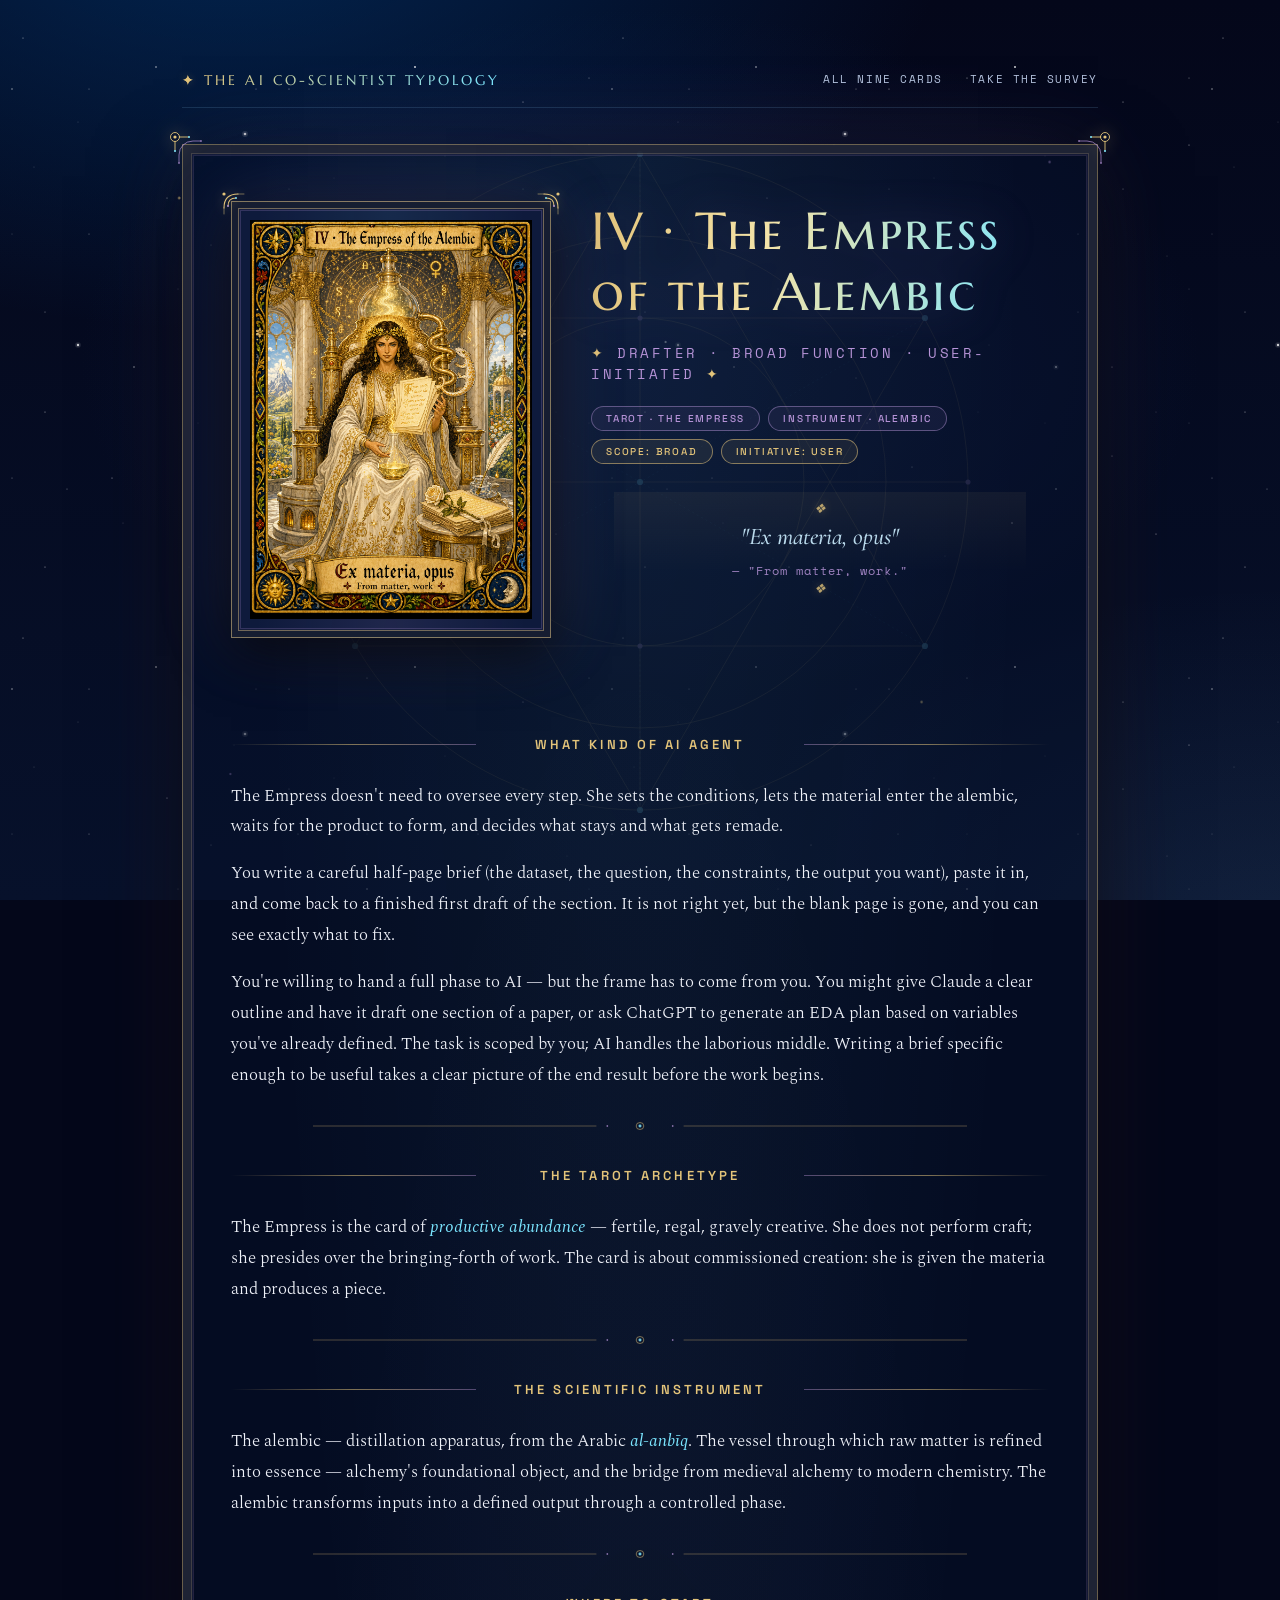
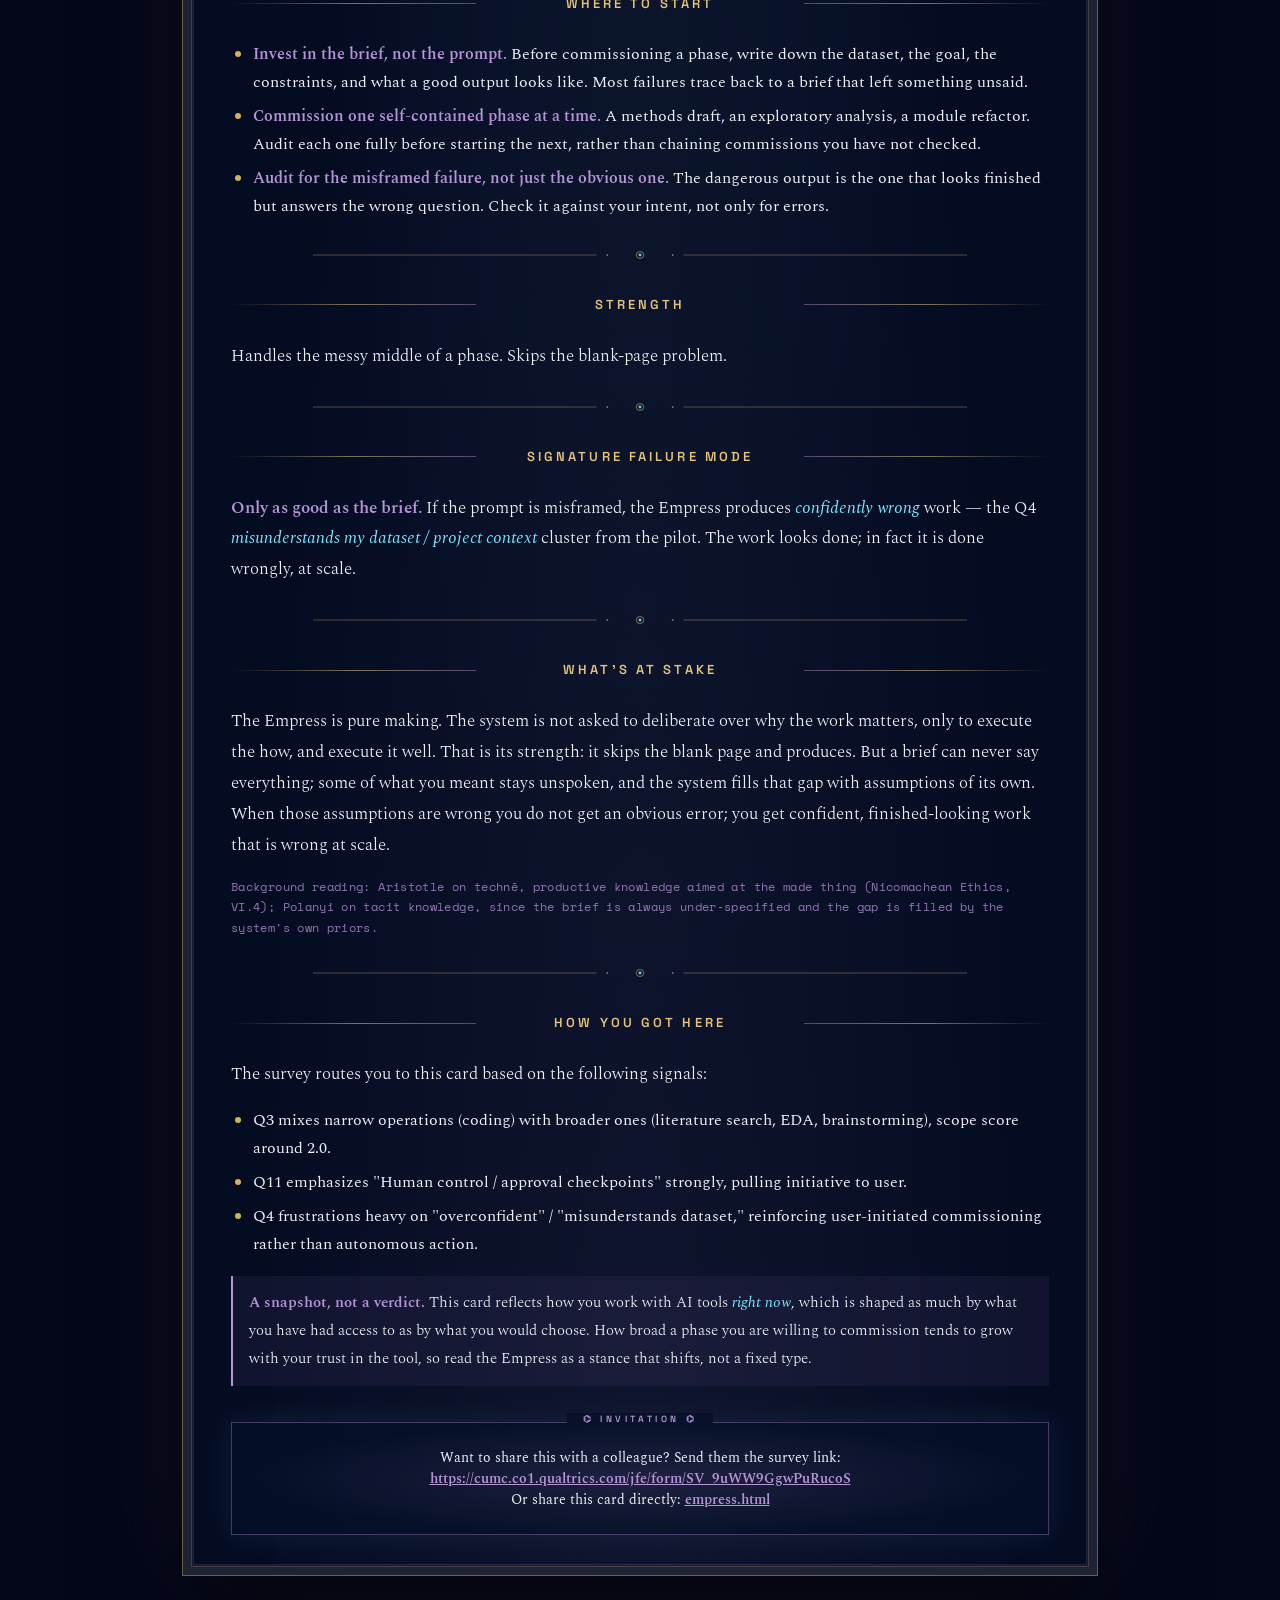
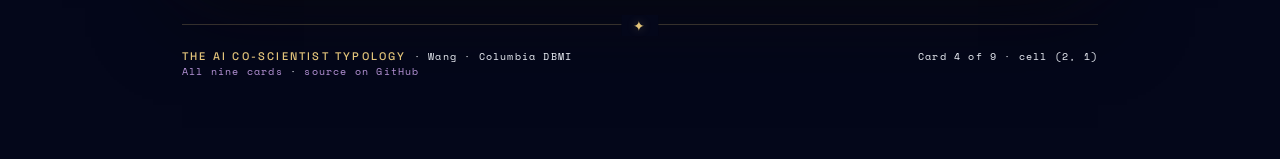
==== commit 318cd148: "remove arcanum numeral, enlarge card title and adjust role text size" ====
--- a/empress.html
+++ b/empress.html
@@ -25,7 +25,6 @@
     <div class="card-page-header">
       <div class="card-image"><img src="cards/card_04_empress.png" alt="The Empress of the Alembic" /></div>
       <div class="card-meta">
-        <div class="arcanum-numeral" aria-hidden="true">IV</div>
         <h1>IV · The Empress of the Alembic</h1>
         <div class="role">Drafter · broad function · user-initiated</div>
         <div class="badge-row">
--- a/styles-holographic.css
+++ b/styles-holographic.css
@@ -205,7 +205,7 @@
 
 /* ===== H1: iridescent display ========================================== */
 .card-meta h1 {
-  font-size: 38px !important;
+  font-size: 52px !important;
   background: linear-gradient(100deg,
     var(--gold-warm) 0%,
     #f4e3a8 15%,
@@ -220,14 +220,14 @@
   animation: holo-shift 18s ease-in-out infinite;
   text-shadow: none;
   filter: drop-shadow(0 0 22px rgba(183, 148, 216, 0.25));
-  margin-top: 28px !important;
+  margin-top: 0 !important;
 }
 
 /* ===== ROLE: hermetic banner =========================================== */
 .card-meta .role {
   font-family: var(--mono) !important;
-  font-size: 11px;
-  letter-spacing: 0.24em;
+  font-size: 14px;
+  letter-spacing: 0.18em;
   text-transform: uppercase;
   color: var(--amethyst);
   margin-bottom: 18px;
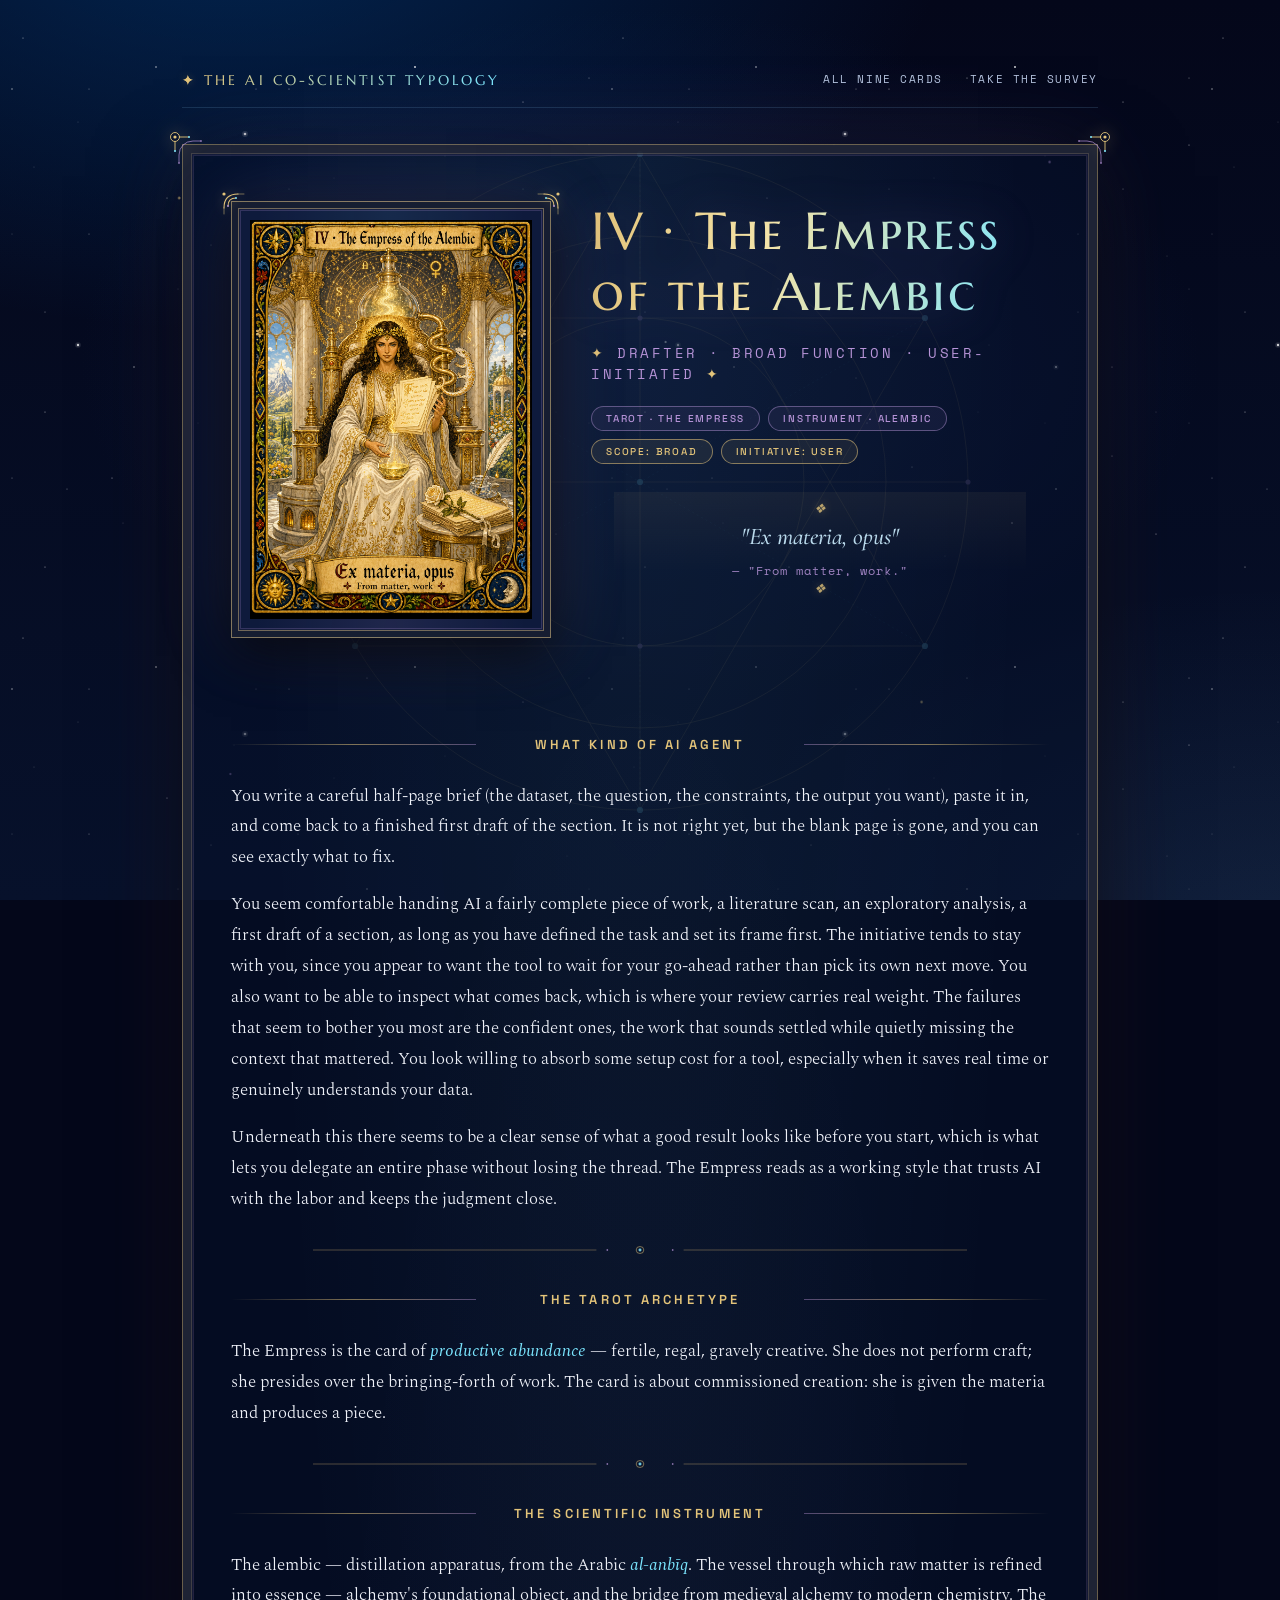
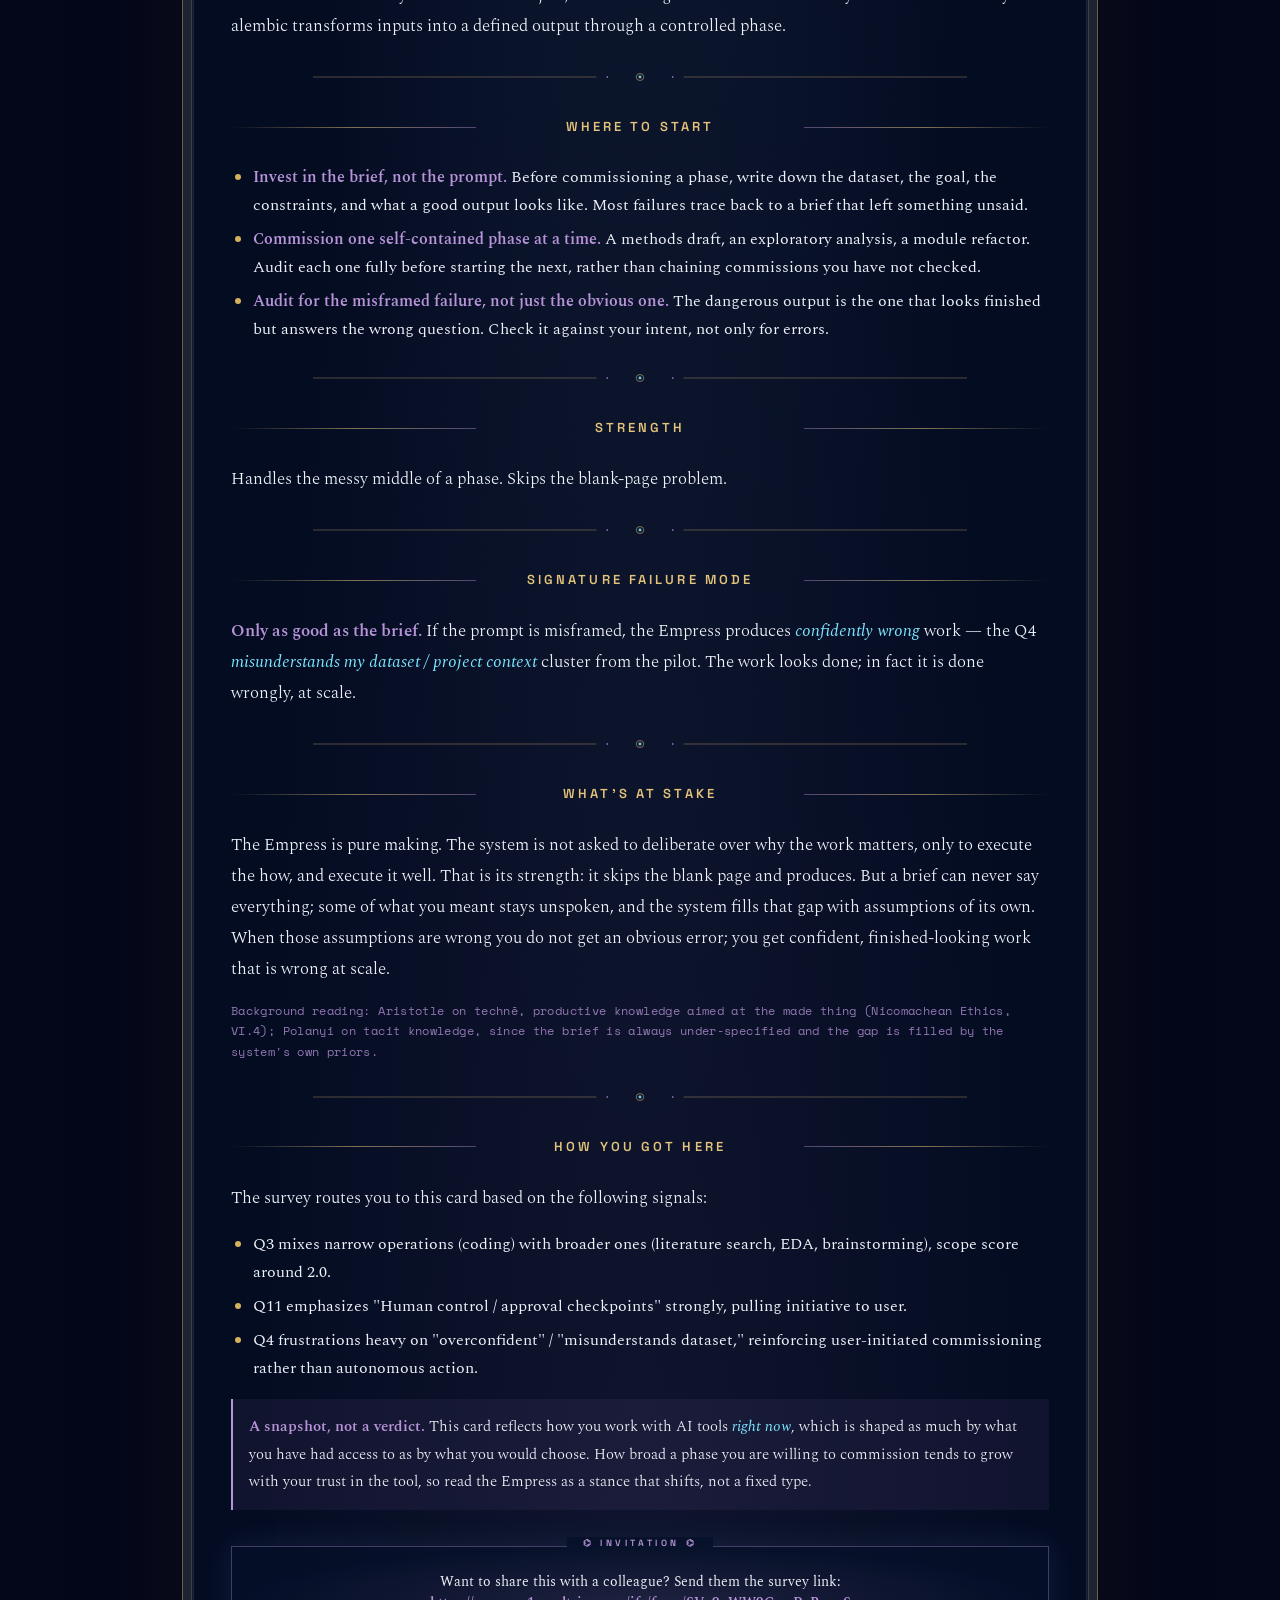
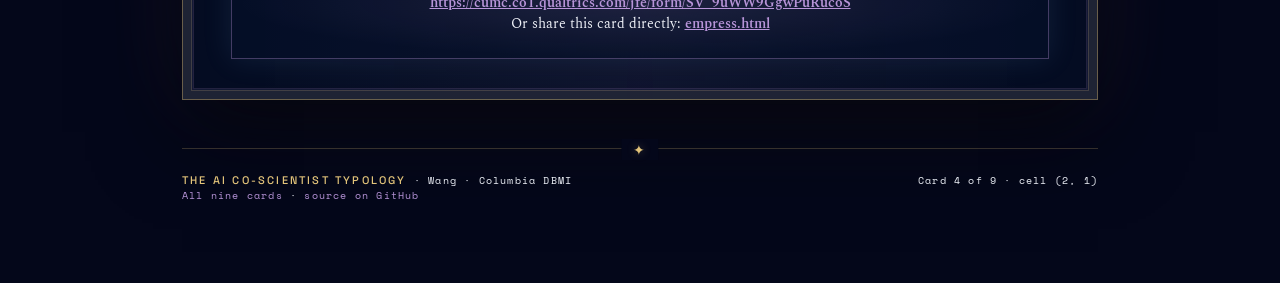
==== commit 224a4414: "Rewrite Empress and Fool 'What kind of AI agent' section copy" ====
--- a/empress.html
+++ b/empress.html
@@ -39,9 +39,9 @@
 
     <div class="section">
           <h3>What kind of AI agent</h3>
-          <p>The Empress doesn't need to oversee every step. She sets the conditions, lets the material enter the alembic, waits for the product to form, and decides what stays and what gets remade.</p>
           <p>You write a careful half-page brief (the dataset, the question, the constraints, the output you want), paste it in, and come back to a finished first draft of the section. It is not right yet, but the blank page is gone, and you can see exactly what to fix.</p>
-          <p>You're willing to hand a full phase to AI — but the frame has to come from you. You might give Claude a clear outline and have it draft one section of a paper, or ask ChatGPT to generate an EDA plan based on variables you've already defined. The task is scoped by you; AI handles the laborious middle. Writing a brief specific enough to be useful takes a clear picture of the end result before the work begins.</p>
+          <p>You seem comfortable handing AI a fairly complete piece of work, a literature scan, an exploratory analysis, a first draft of a section, as long as you have defined the task and set its frame first. The initiative tends to stay with you, since you appear to want the tool to wait for your go-ahead rather than pick its own next move. You also want to be able to inspect what comes back, which is where your review carries real weight. The failures that seem to bother you most are the confident ones, the work that sounds settled while quietly missing the context that mattered. You look willing to absorb some setup cost for a tool, especially when it saves real time or genuinely understands your data.</p>
+          <p>Underneath this there seems to be a clear sense of what a good result looks like before you start, which is what lets you delegate an entire phase without losing the thread. The Empress reads as a working style that trusts AI with the labor and keeps the judgment close.</p>
         </div>
 
     <div class="section">
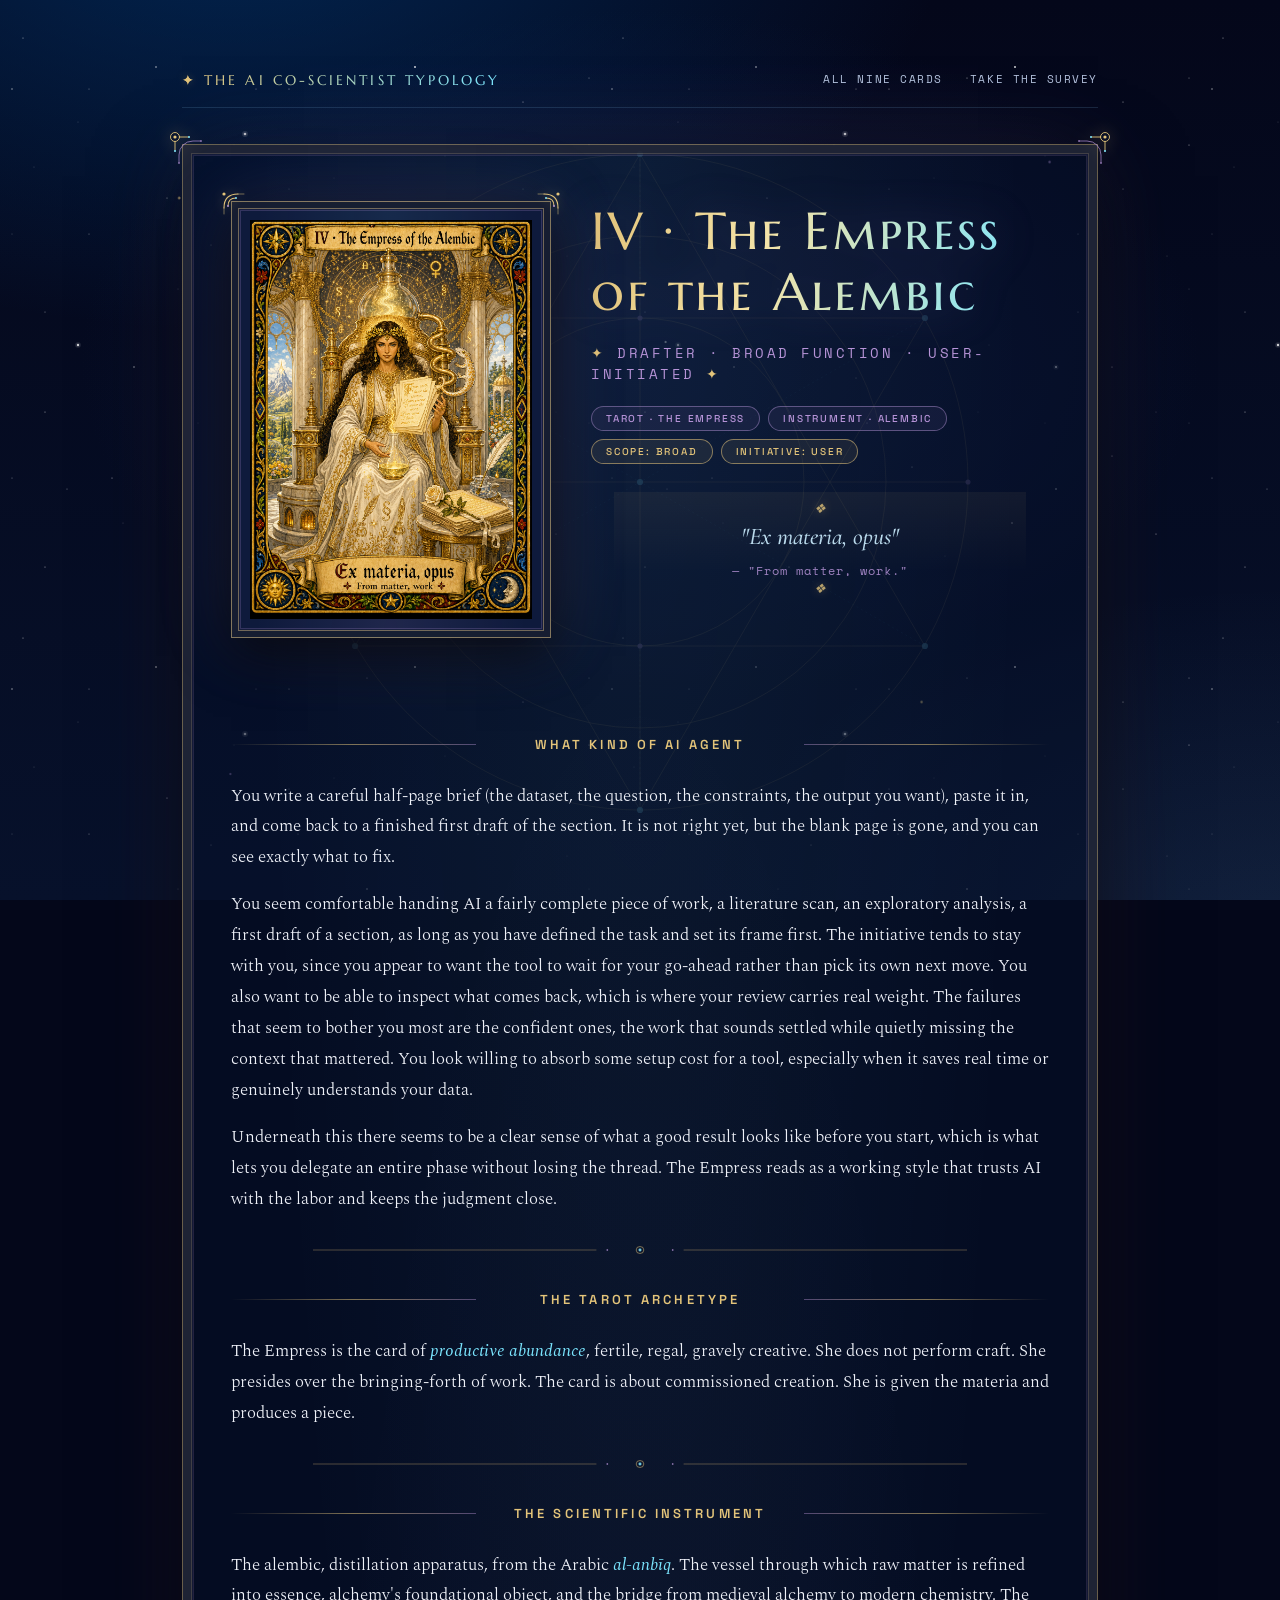
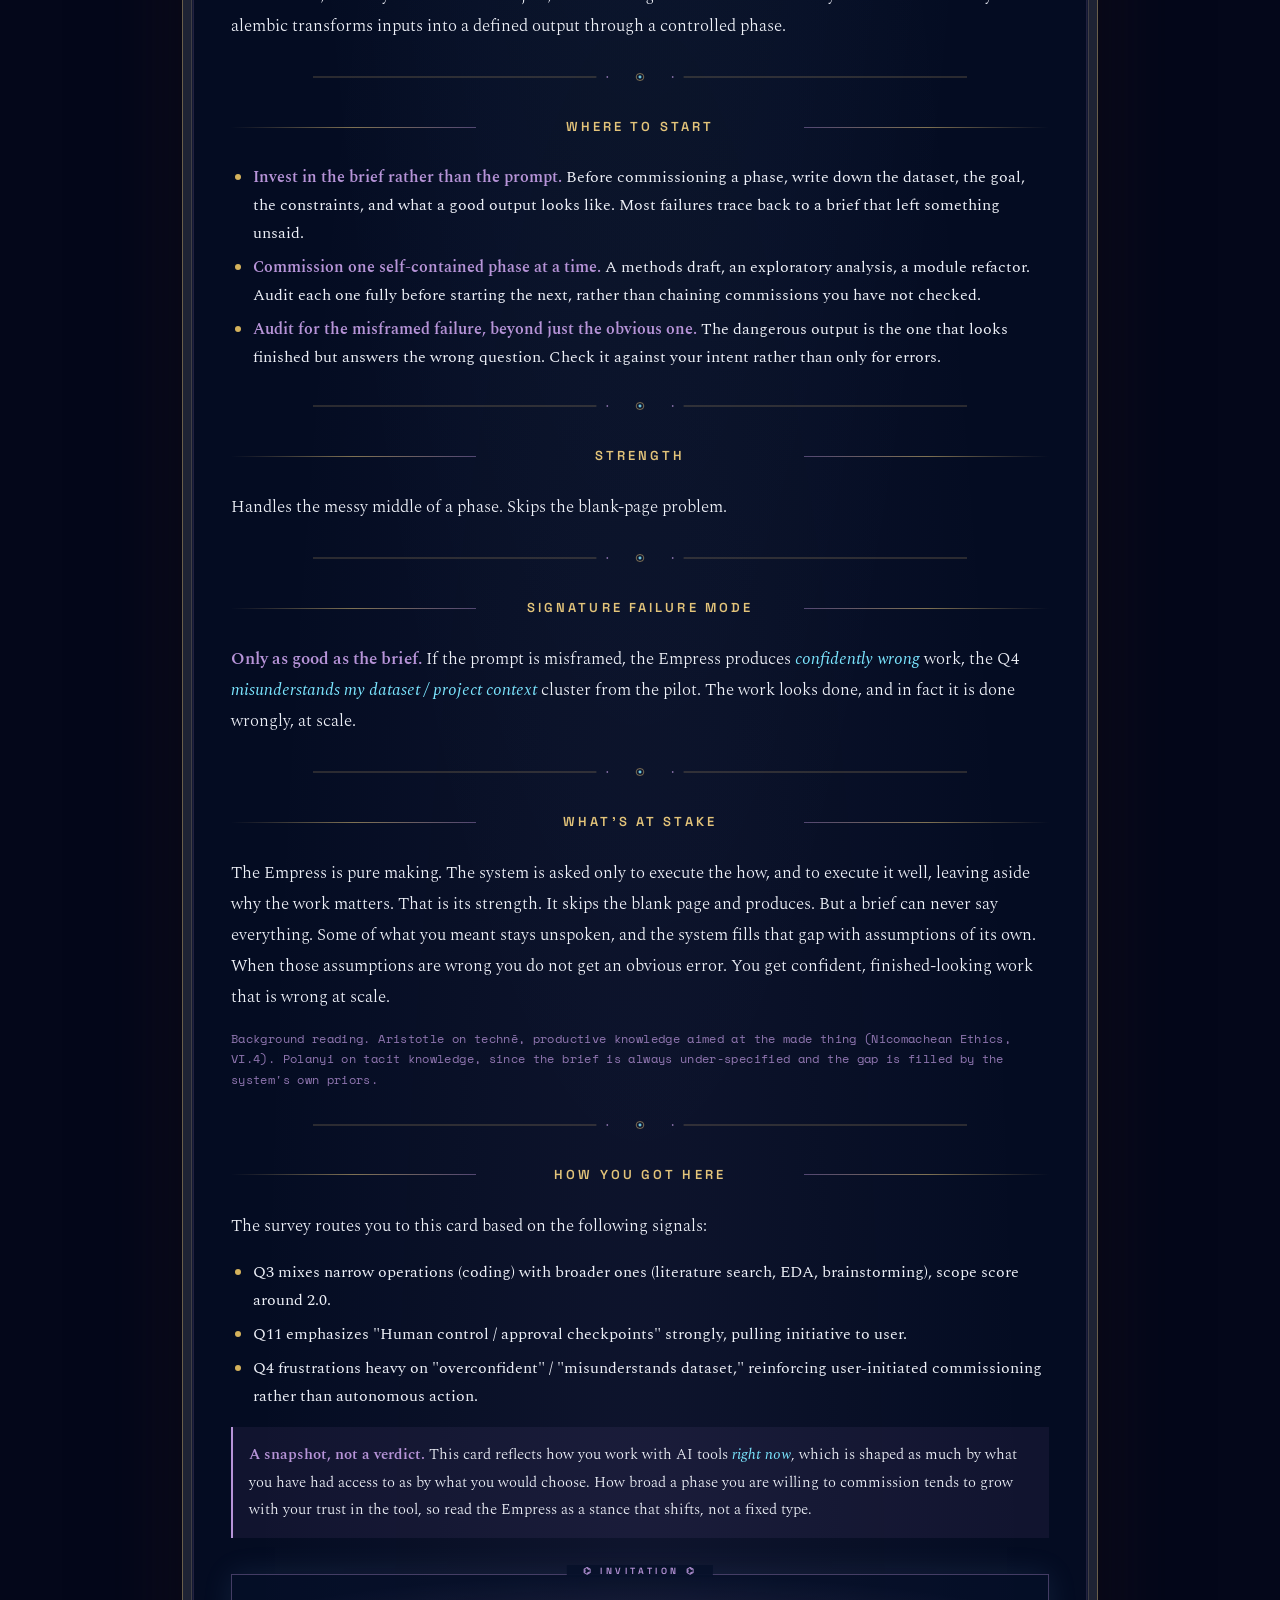
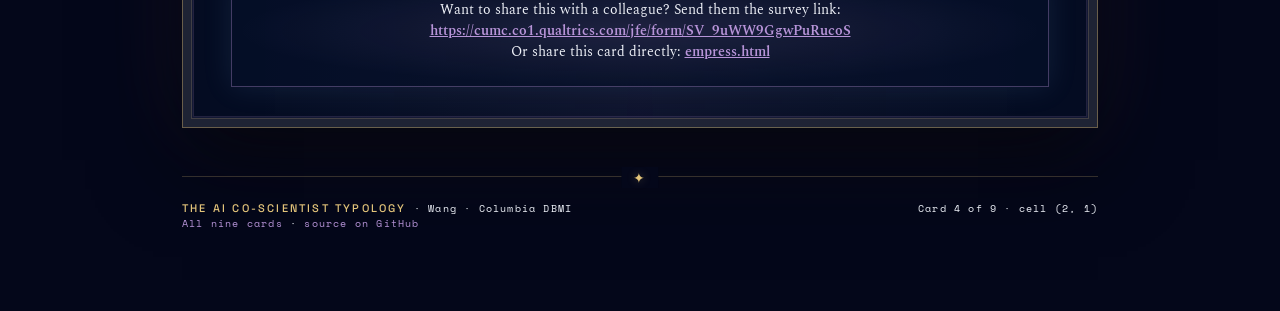
==== commit 3526c600: "Remove em dashes, colons, semicolons, and metaphorical quotes from card copy sections" ====
--- a/empress.html
+++ b/empress.html
@@ -46,17 +46,17 @@
 
     <div class="section">
       <h3>The Tarot archetype</h3>
-      <p>The Empress is the card of <em>productive abundance</em> — fertile, regal, gravely creative. She does not perform craft; she presides over the bringing-forth of work. The card is about commissioned creation: she is given the materia and produces a piece.</p>
+      <p>The Empress is the card of <em>productive abundance</em>, fertile, regal, gravely creative. She does not perform craft. She presides over the bringing-forth of work. The card is about commissioned creation. She is given the materia and produces a piece.</p>
     </div>
 
     <div class="section">
       <h3>The scientific instrument</h3>
-      <p>The alembic — distillation apparatus, from the Arabic <em>al-anbīq</em>. The vessel through which raw matter is refined into essence — alchemy's foundational object, and the bridge from medieval alchemy to modern chemistry. The alembic transforms inputs into a defined output through a controlled phase.</p>
+      <p>The alembic, distillation apparatus, from the Arabic <em>al-anbīq</em>. The vessel through which raw matter is refined into essence, alchemy's foundational object, and the bridge from medieval alchemy to modern chemistry. The alembic transforms inputs into a defined output through a controlled phase.</p>
     </div>
 
     <div class="section">
       <h3>Where to start</h3>
-      <ul><li><strong>Invest in the brief, not the prompt.</strong> Before commissioning a phase, write down the dataset, the goal, the constraints, and what a good output looks like. Most failures trace back to a brief that left something unsaid.</li><li><strong>Commission one self-contained phase at a time.</strong> A methods draft, an exploratory analysis, a module refactor. Audit each one fully before starting the next, rather than chaining commissions you have not checked.</li><li><strong>Audit for the misframed failure, not just the obvious one.</strong> The dangerous output is the one that looks finished but answers the wrong question. Check it against your intent, not only for errors.</li></ul>
+      <ul><li><strong>Invest in the brief rather than the prompt.</strong> Before commissioning a phase, write down the dataset, the goal, the constraints, and what a good output looks like. Most failures trace back to a brief that left something unsaid.</li><li><strong>Commission one self-contained phase at a time.</strong> A methods draft, an exploratory analysis, a module refactor. Audit each one fully before starting the next, rather than chaining commissions you have not checked.</li><li><strong>Audit for the misframed failure, beyond just the obvious one.</strong> The dangerous output is the one that looks finished but answers the wrong question. Check it against your intent rather than only for errors.</li></ul>
     </div>
 
     <div class="section">
@@ -66,13 +66,13 @@
 
     <div class="section">
       <h3>Signature failure mode</h3>
-      <p><strong>Only as good as the brief.</strong> If the prompt is misframed, the Empress produces <em>confidently wrong</em> work — the Q4 <em>misunderstands my dataset / project context</em> cluster from the pilot. The work looks done; in fact it is done wrongly, at scale.</p>
+      <p><strong>Only as good as the brief.</strong> If the prompt is misframed, the Empress produces <em>confidently wrong</em> work, the Q4 <em>misunderstands my dataset / project context</em> cluster from the pilot. The work looks done, and in fact it is done wrongly, at scale.</p>
     </div>
 
     <div class="section">
       <h3>What's at stake</h3>
-      <p>The Empress is pure making. The system is not asked to deliberate over why the work matters, only to execute the how, and execute it well. That is its strength: it skips the blank page and produces. But a brief can never say everything; some of what you meant stays unspoken, and the system fills that gap with assumptions of its own. When those assumptions are wrong you do not get an obvious error; you get confident, finished-looking work that is wrong at scale.</p>
-      <p style="font-family:var(--mono);font-size:12px;line-height:1.7;letter-spacing:.03em;color:var(--amethyst);opacity:.78;margin-top:.9rem;">Background reading: Aristotle on technē, productive knowledge aimed at the made thing (Nicomachean Ethics, VI.4); Polanyi on tacit knowledge, since the brief is always under-specified and the gap is filled by the system's own priors.</p>
+      <p>The Empress is pure making. The system is asked only to execute the how, and to execute it well, leaving aside why the work matters. That is its strength. It skips the blank page and produces. But a brief can never say everything. Some of what you meant stays unspoken, and the system fills that gap with assumptions of its own. When those assumptions are wrong you do not get an obvious error. You get confident, finished-looking work that is wrong at scale.</p>
+      <p style="font-family:var(--mono);font-size:12px;line-height:1.7;letter-spacing:.03em;color:var(--amethyst);opacity:.78;margin-top:.9rem;">Background reading. Aristotle on technē, productive knowledge aimed at the made thing (Nicomachean Ethics, VI.4). Polanyi on tacit knowledge, since the brief is always under-specified and the gap is filled by the system's own priors.</p>
     </div>
 
     <div class="section">
